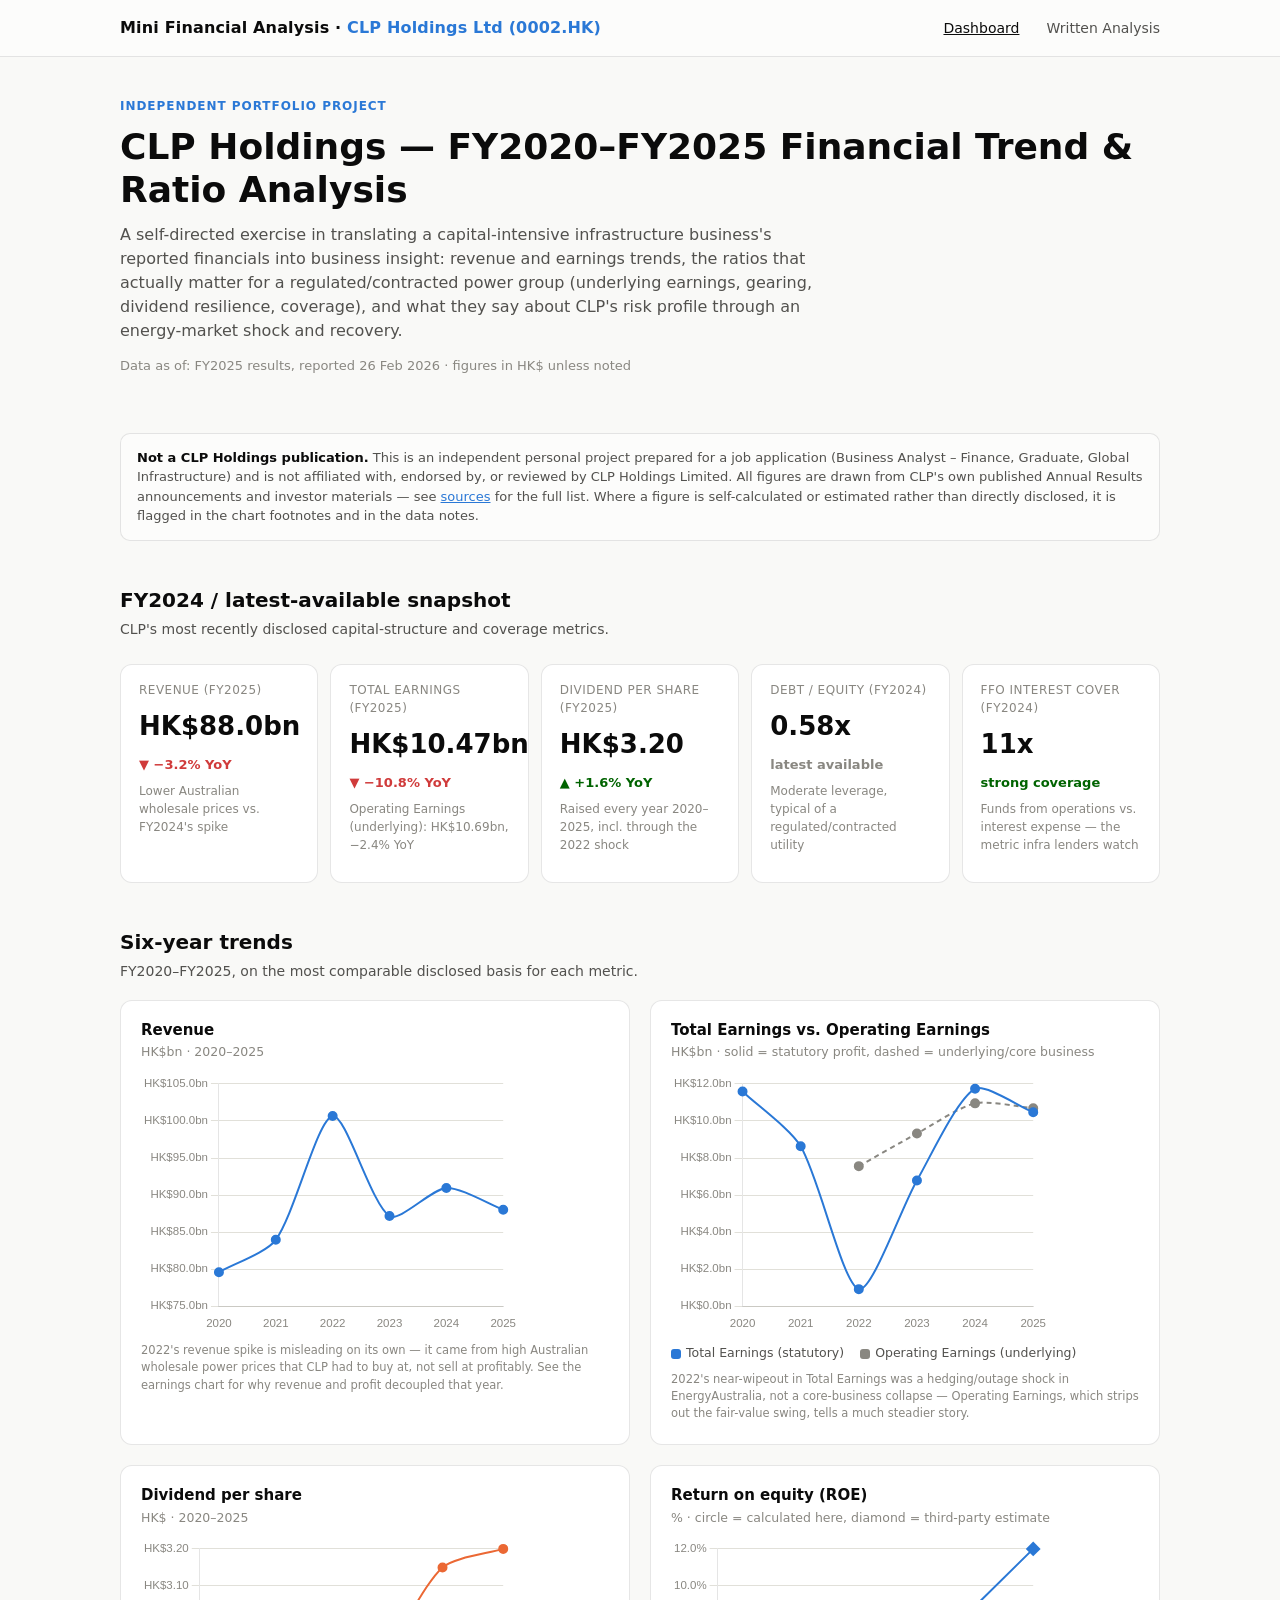
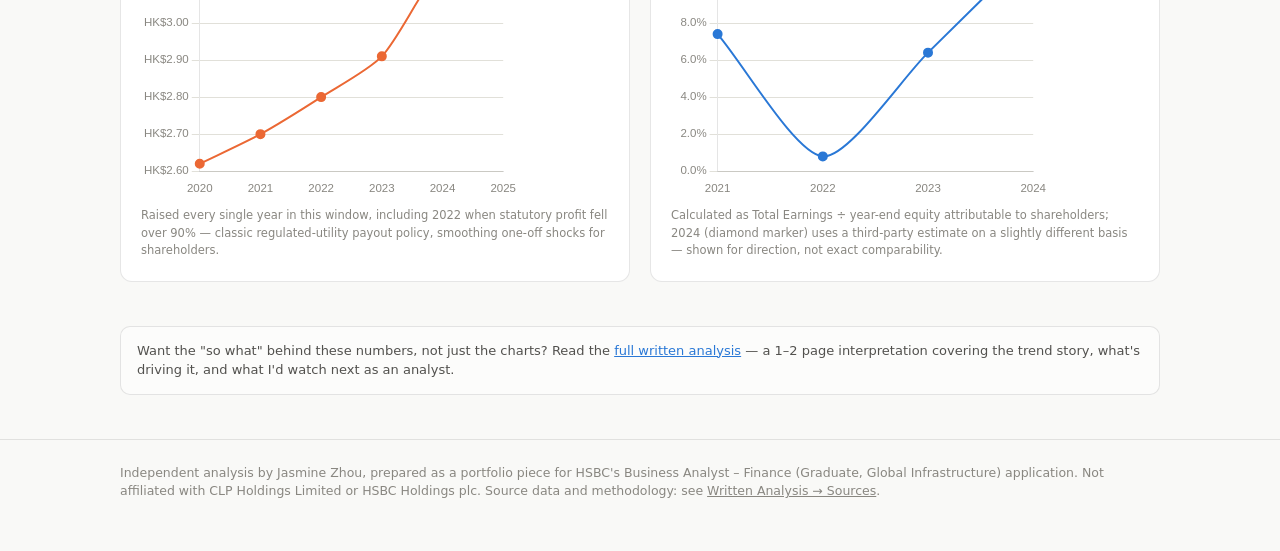
==== index.html @ e19e3365 "Add CLP Holdings mini financial analysis site Static dashboard + written analysis for a job-applicat" ====
<!DOCTYPE html>
<html lang="en">
<head>
  <meta charset="UTF-8" />
  <meta name="viewport" content="width=device-width, initial-scale=1.0" />
  <title>CLP Holdings — Mini Financial Analysis</title>
  <meta
    name="description"
    content="An independent, sourced mini financial analysis of CLP Holdings Limited (0002.HK), FY2020-FY2025: trend analysis, key infrastructure/utility ratios, and written business-insight interpretation."
  />
  <link rel="stylesheet" href="assets/css/style.css" />
</head>
<body>
  <header class="site-header">
    <div class="wrap">
      <div class="brand">Mini Financial Analysis · <span>CLP Holdings Ltd (0002.HK)</span></div>
      <nav class="site-nav">
        <a href="index.html" class="active">Dashboard</a>
        <a href="analysis.html">Written Analysis</a>
      </nav>
    </div>
  </header>

  <main class="wrap">
    <section class="hero">
      <p class="eyebrow">Independent portfolio project</p>
      <h1>CLP Holdings — FY2020&ndash;FY2025 Financial Trend &amp; Ratio Analysis</h1>
      <p class="lede">
        A self-directed exercise in translating a capital-intensive infrastructure
        business's reported financials into business insight: revenue and earnings
        trends, the ratios that actually matter for a regulated/contracted power
        group (underlying earnings, gearing, dividend resilience, coverage), and
        what they say about CLP's risk profile through an energy-market shock and
        recovery.
      </p>
      <p class="as-of">Data as of: FY2025 results, reported 26 Feb 2026 · figures in HK$ unless noted</p>
    </section>

    <div class="disclaimer">
      <strong>Not a CLP Holdings publication.</strong> This is an independent personal
      project prepared for a job application (Business Analyst – Finance, Graduate,
      Global Infrastructure) and is not affiliated with, endorsed by, or reviewed by
      CLP Holdings Limited. All figures are drawn from CLP's own published Annual
      Results announcements and investor materials — see
      <a href="analysis.html#sources">sources</a> for the full list. Where a figure is
      self-calculated or estimated rather than directly disclosed, it is flagged in
      the chart footnotes and in the data notes.
    </div>

    <section class="block">
      <h2>FY2024 / latest-available snapshot</h2>
      <p class="sub">CLP's most recently disclosed capital-structure and coverage metrics.</p>
      <div class="kpi-row">
        <div class="kpi-tile">
          <p class="kpi-label">Revenue (FY2025)</p>
          <p class="kpi-value">HK$88.0bn</p>
          <span class="kpi-delta critical">▼ &minus;3.2% YoY</span>
          <p class="kpi-note">Lower Australian wholesale prices vs. FY2024's spike</p>
        </div>
        <div class="kpi-tile">
          <p class="kpi-label">Total Earnings (FY2025)</p>
          <p class="kpi-value">HK$10.47bn</p>
          <span class="kpi-delta critical">▼ &minus;10.8% YoY</span>
          <p class="kpi-note">Operating Earnings (underlying): HK$10.69bn, &minus;2.4% YoY</p>
        </div>
        <div class="kpi-tile">
          <p class="kpi-label">Dividend per share (FY2025)</p>
          <p class="kpi-value">HK$3.20</p>
          <span class="kpi-delta good">▲ +1.6% YoY</span>
          <p class="kpi-note">Raised every year 2020&ndash;2025, incl. through the 2022 shock</p>
        </div>
        <div class="kpi-tile">
          <p class="kpi-label">Debt / equity (FY2024)</p>
          <p class="kpi-value">0.58x</p>
          <span class="kpi-delta neutral">latest available</span>
          <p class="kpi-note">Moderate leverage, typical of a regulated/contracted utility</p>
        </div>
        <div class="kpi-tile">
          <p class="kpi-label">FFO interest cover (FY2024)</p>
          <p class="kpi-value">11x</p>
          <span class="kpi-delta good">strong coverage</span>
          <p class="kpi-note">Funds from operations vs. interest expense — the metric infra lenders watch</p>
        </div>
      </div>
    </section>

    <section class="block">
      <h2>Six-year trends</h2>
      <p class="sub">FY2020&ndash;FY2025, on the most comparable disclosed basis for each metric.</p>
      <div class="chart-grid">
        <div class="chart-card">
          <h3>Revenue</h3>
          <p class="chart-sub">HK$bn · 2020&ndash;2025</p>
          <canvas id="chart-revenue" height="260"></canvas>
          <p class="chart-footnote">
            2022's revenue spike is misleading on its own — it came from high Australian
            wholesale power prices that CLP had to buy at, not sell at profitably. See
            the earnings chart for why revenue and profit decoupled that year.
          </p>
        </div>

        <div class="chart-card">
          <h3>Total Earnings vs. Operating Earnings</h3>
          <p class="chart-sub">HK$bn · solid = statutory profit, dashed = underlying/core business</p>
          <canvas id="chart-earnings" height="260"></canvas>
          <div class="legend-row">
            <span><span class="dot" style="background:var(--series-1)"></span>Total Earnings (statutory)</span>
            <span><span class="dot" style="background:var(--text-muted)"></span>Operating Earnings (underlying)</span>
          </div>
          <p class="chart-footnote">
            2022's near-wipeout in Total Earnings was a hedging/outage shock in
            EnergyAustralia, not a core-business collapse — Operating Earnings, which
            strips out the fair-value swing, tells a much steadier story.
          </p>
        </div>

        <div class="chart-card">
          <h3>Dividend per share</h3>
          <p class="chart-sub">HK$ · 2020&ndash;2025</p>
          <canvas id="chart-dps"></canvas>
          <p class="chart-footnote">
            Raised every single year in this window, including 2022 when statutory
            profit fell over 90% — classic regulated-utility payout policy, smoothing
            one-off shocks for shareholders.
          </p>
        </div>

        <div class="chart-card">
          <h3>Return on equity (ROE)</h3>
          <p class="chart-sub">% · circle = calculated here, diamond = third-party estimate</p>
          <canvas id="chart-roe"></canvas>
          <p class="chart-footnote">
            Calculated as Total Earnings ÷ year-end equity attributable to
            shareholders; 2024 (diamond marker) uses a third-party estimate on a
            slightly different basis — shown for direction, not exact comparability.
          </p>
        </div>
      </div>
    </section>

    <section class="block">
      <div class="disclaimer" style="margin-top:0;">
        Want the "so what" behind these numbers, not just the charts? Read the
        <a href="analysis.html">full written analysis</a> — a 1&ndash;2 page interpretation
        covering the trend story, what's driving it, and what I'd watch next as an analyst.
      </div>
    </section>
  </main>

  <footer class="site-footer">
    <div class="wrap">
      Independent analysis by Jasmine Zhou, prepared as a portfolio piece for HSBC's
      Business Analyst – Finance (Graduate, Global Infrastructure) application. Not
      affiliated with CLP Holdings Limited or HSBC Holdings plc. Source data and
      methodology: see <a href="analysis.html#sources">Written Analysis → Sources</a>.
    </div>
  </footer>

  <script src="assets/js/vendor/chart.umd.js"></script>
  <script src="assets/js/data.js"></script>
  <script src="assets/js/charts.js"></script>
</body>
</html>
---- assets/css/style.css ----
/* HSBC mini financial analysis — shared styles.
   Color tokens follow a validated categorical/status palette (see README). */

:root {
  color-scheme: light;
  --page-plane: #f9f9f7;
  --surface-1: #fcfcfb;
  --surface-2: #ffffff;
  --text-primary: #0b0b0b;
  --text-secondary: #52514e;
  --text-muted: #898781;
  --gridline: #e1e0d9;
  --baseline: #c3c2b7;
  --border: rgba(11, 11, 11, 0.1);

  --series-1: #2a78d6; /* blue */
  --series-2: #eb6834; /* orange */

  --good: #0ca30c;
  --good-text: #006300;
  --critical: #d03b3b;
  --neutral-chip: #eceae3;
}

@media (prefers-color-scheme: dark) {
  :root:where(:not([data-theme="light"])) {
    color-scheme: dark;
    --page-plane: #0d0d0d;
    --surface-1: #1a1a19;
    --surface-2: #201f1e;
    --text-primary: #ffffff;
    --text-secondary: #c3c2b7;
    --text-muted: #898781;
    --gridline: #2c2c2a;
    --baseline: #383835;
    --border: rgba(255, 255, 255, 0.1);

    --series-1: #3987e5;
    --series-2: #d95926;

    --good: #0ca30c;
    --good-text: #0ca30c;
    --critical: #e66767;
    --neutral-chip: #262624;
  }
}

* {
  box-sizing: border-box;
}

html,
body {
  margin: 0;
  padding: 0;
}

body {
  background: var(--page-plane);
  color: var(--text-primary);
  font-family: system-ui, -apple-system, "Segoe UI", sans-serif;
  line-height: 1.5;
  -webkit-font-smoothing: antialiased;
}

a {
  color: var(--series-1);
}

.wrap {
  max-width: 1080px;
  margin: 0 auto;
  padding: 0 20px;
}

/* ---------- top nav ---------- */
.site-header {
  border-bottom: 1px solid var(--border);
  background: var(--surface-1);
}

.site-header .wrap {
  display: flex;
  align-items: center;
  justify-content: space-between;
  padding-top: 16px;
  padding-bottom: 16px;
  flex-wrap: wrap;
  gap: 10px;
}

.brand {
  font-weight: 700;
  font-size: 16px;
  letter-spacing: 0.01em;
}

.brand span {
  color: var(--series-1);
}

.site-nav a {
  color: var(--text-secondary);
  text-decoration: none;
  font-size: 14px;
  margin-left: 22px;
}

.site-nav a:hover,
.site-nav a.active {
  color: var(--text-primary);
  text-decoration: underline;
}

/* ---------- hero ---------- */
.hero {
  padding: 40px 0 24px;
}

.eyebrow {
  text-transform: uppercase;
  letter-spacing: 0.08em;
  font-size: 12px;
  font-weight: 700;
  color: var(--series-1);
  margin: 0 0 10px;
}

.hero h1 {
  font-size: clamp(26px, 4vw, 36px);
  line-height: 1.2;
  margin: 0 0 12px;
}

.hero p.lede {
  font-size: 16px;
  color: var(--text-secondary);
  max-width: 68ch;
  margin: 0 0 6px;
}

.hero .as-of {
  font-size: 13px;
  color: var(--text-muted);
}

/* ---------- disclaimer ---------- */
.disclaimer {
  background: var(--surface-1);
  border: 1px solid var(--border);
  border-radius: 10px;
  padding: 14px 16px;
  font-size: 13px;
  color: var(--text-secondary);
  margin: 20px 0 32px;
}

.disclaimer strong {
  color: var(--text-primary);
}

/* ---------- KPI row ---------- */
.kpi-row {
  display: grid;
  grid-template-columns: repeat(auto-fit, minmax(190px, 1fr));
  gap: 12px;
  margin: 24px 0 40px;
}

.kpi-tile {
  background: var(--surface-2);
  border: 1px solid var(--border);
  border-radius: 12px;
  padding: 16px 18px;
}

.kpi-label {
  font-size: 12px;
  color: var(--text-muted);
  text-transform: uppercase;
  letter-spacing: 0.04em;
  margin: 0 0 8px;
}

.kpi-value {
  font-size: 26px;
  font-weight: 700;
  margin: 0 0 6px;
  font-variant-numeric: proportional-nums;
}

.kpi-delta {
  font-size: 13px;
  font-weight: 600;
  display: inline-flex;
  align-items: center;
  gap: 4px;
}

.kpi-delta.good {
  color: var(--good-text);
}

.kpi-delta.critical {
  color: var(--critical);
}

.kpi-delta.neutral {
  color: var(--text-muted);
}

.kpi-note {
  font-size: 12px;
  color: var(--text-muted);
  margin-top: 6px;
}

/* ---------- section chrome ---------- */
section.block {
  margin: 44px 0;
}

section.block h2 {
  font-size: 20px;
  margin: 0 0 4px;
}

section.block .sub {
  color: var(--text-secondary);
  font-size: 14px;
  margin: 0 0 18px;
}

.chart-grid {
  display: grid;
  grid-template-columns: repeat(auto-fit, minmax(420px, 1fr));
  gap: 20px;
}

.chart-card {
  background: var(--surface-2);
  border: 1px solid var(--border);
  border-radius: 12px;
  padding: 18px 20px 10px;
}

.chart-card h3 {
  font-size: 15px;
  margin: 0 0 2px;
}

.chart-card .chart-sub {
  font-size: 12.5px;
  color: var(--text-muted);
  margin: 0 0 12px;
}

.chart-card canvas {
  max-height: 260px;
}

.legend-row {
  display: flex;
  gap: 16px;
  flex-wrap: wrap;
  font-size: 12.5px;
  color: var(--text-secondary);
  margin-top: 10px;
}

.legend-row .dot {
  display: inline-block;
  width: 10px;
  height: 10px;
  border-radius: 3px;
  margin-right: 5px;
  vertical-align: middle;
}

.chart-footnote {
  font-size: 11.5px;
  color: var(--text-muted);
  margin-top: 8px;
}

/* ---------- article (analysis.html) ---------- */
.article {
  background: var(--surface-2);
  border: 1px solid var(--border);
  border-radius: 14px;
  padding: 36px clamp(20px, 5vw, 56px) 44px;
  margin: 24px 0 40px;
}

.article h2 {
  font-size: 20px;
  margin: 34px 0 10px;
}

.article h2:first-child {
  margin-top: 0;
}

.article p {
  font-size: 15.5px;
  color: var(--text-primary);
  max-width: 74ch;
}

.article ul {
  max-width: 74ch;
  font-size: 15.5px;
}

.article .callout {
  border-left: 3px solid var(--series-1);
  background: var(--surface-1);
  padding: 12px 16px;
  border-radius: 0 8px 8px 0;
  font-size: 14.5px;
  color: var(--text-secondary);
  margin: 16px 0;
  max-width: 70ch;
}

/* ---------- table ---------- */
table.data-table {
  width: 100%;
  border-collapse: collapse;
  font-size: 13.5px;
  margin: 16px 0;
}

table.data-table th,
table.data-table td {
  text-align: right;
  padding: 8px 10px;
  border-bottom: 1px solid var(--gridline);
  font-variant-numeric: tabular-nums;
}

table.data-table th:first-child,
table.data-table td:first-child {
  text-align: left;
  font-variant-numeric: normal;
}

table.data-table th {
  color: var(--text-muted);
  font-weight: 600;
  font-size: 12px;
  text-transform: uppercase;
  letter-spacing: 0.03em;
}

/* ---------- footer ---------- */
.site-footer {
  border-top: 1px solid var(--border);
  margin-top: 40px;
  padding: 24px 0 50px;
  font-size: 12.5px;
  color: var(--text-muted);
}

.site-footer a {
  color: var(--text-muted);
}

.sources-list {
  margin: 6px 0 0;
  padding-left: 18px;
}

.sources-list li {
  margin-bottom: 3px;
}

@media (max-width: 560px) {
  .site-nav a {
    margin-left: 14px;
  }
}
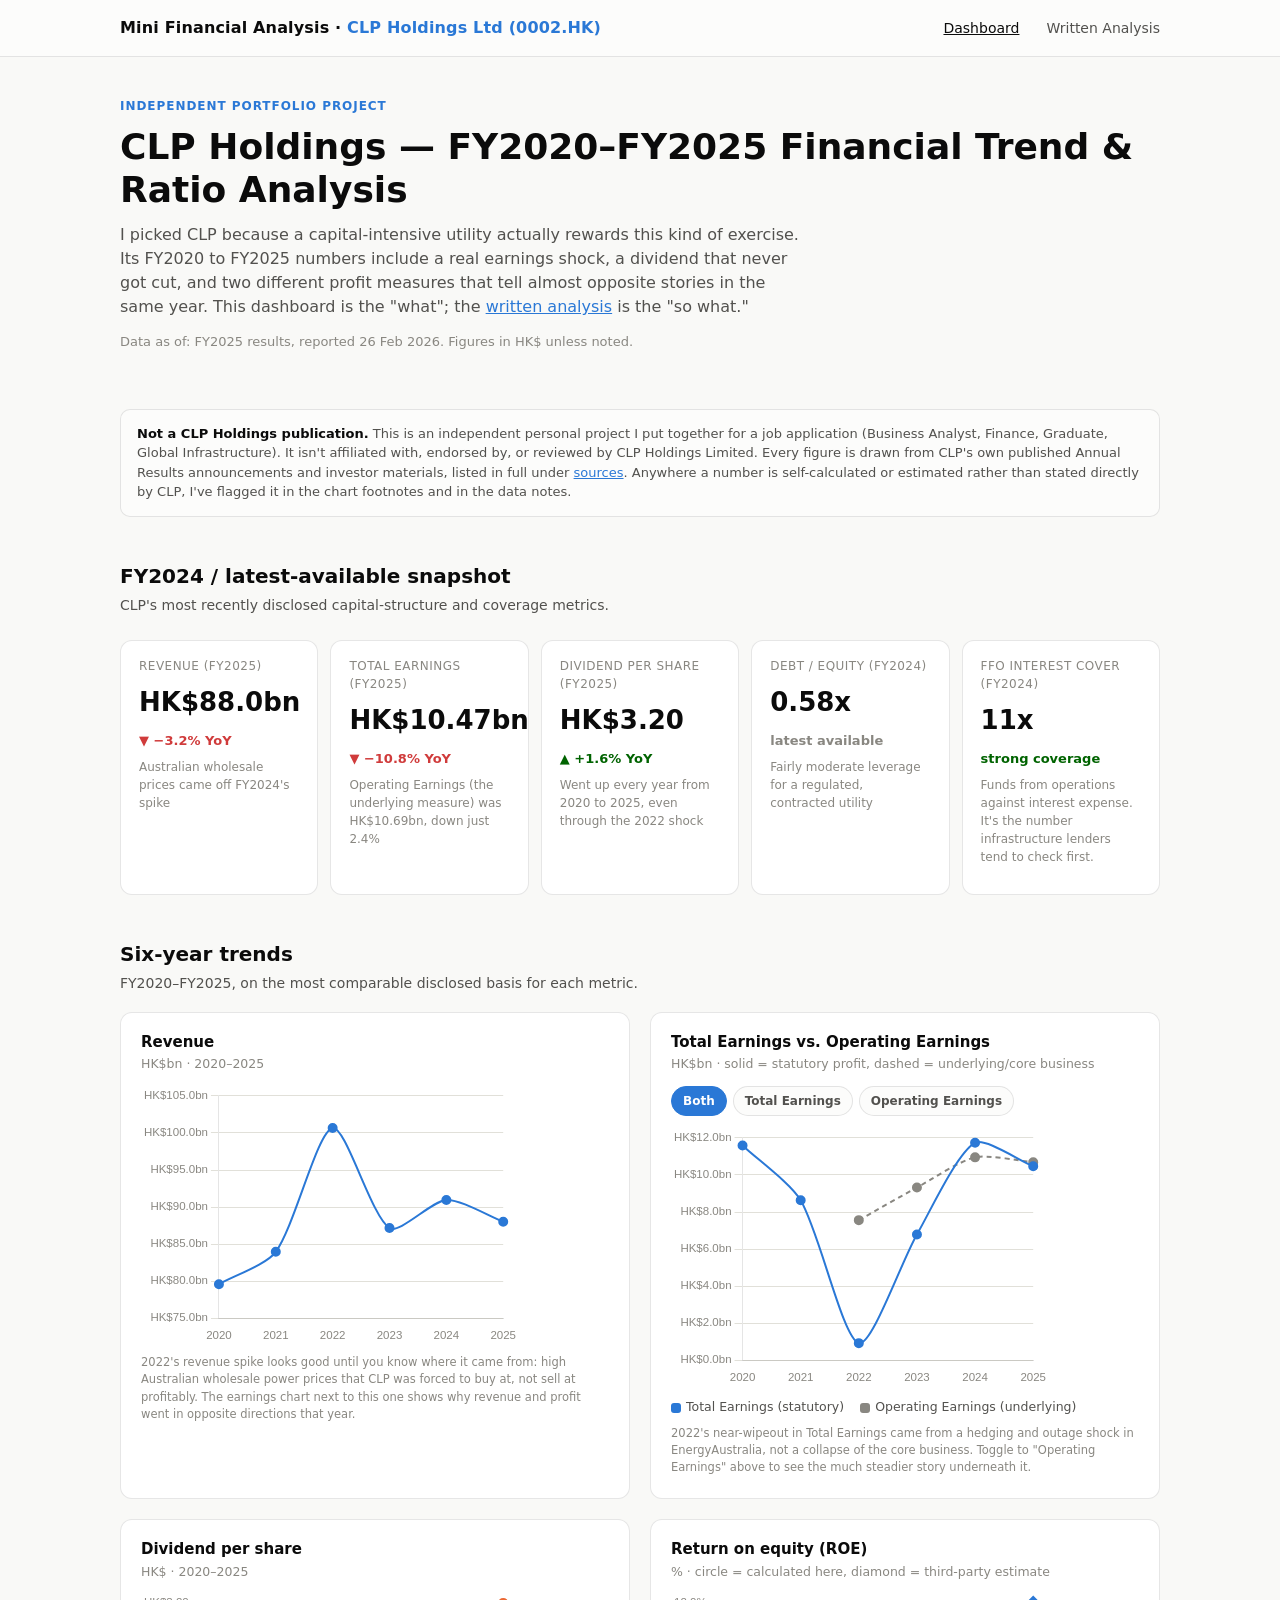
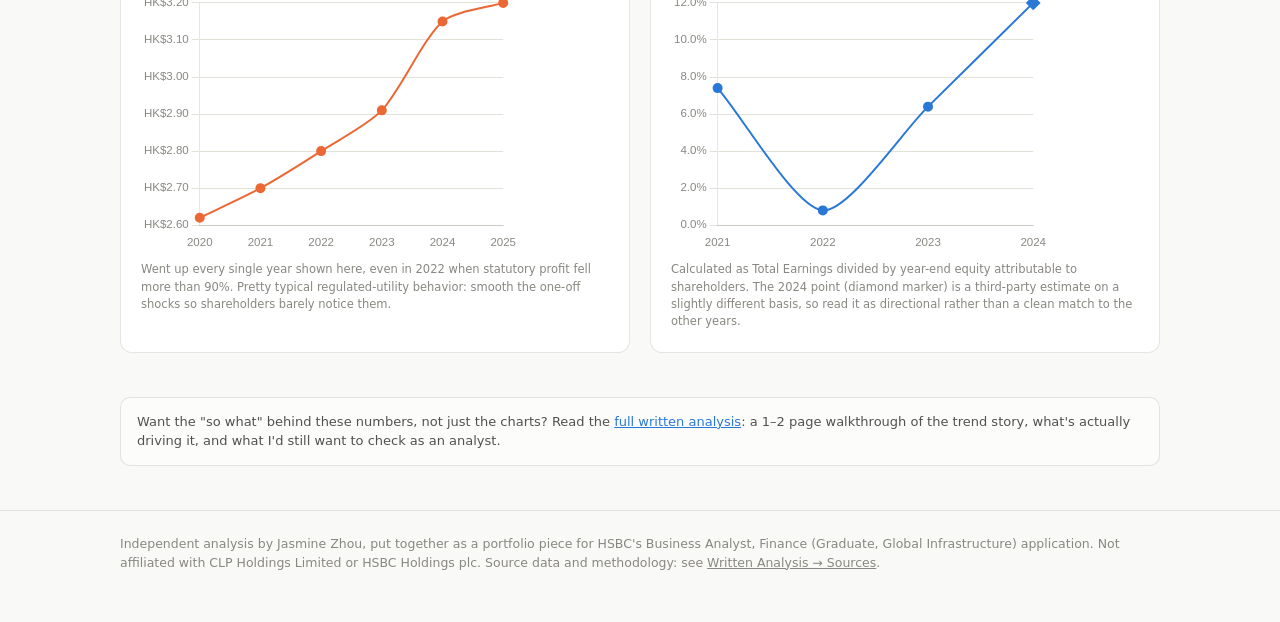
==== commit 6b9344a4: "Rewrite copy in a more natural voice, add real interactivity Rewrote the written analysis and dashbo" ====
--- a/index.html
+++ b/index.html
@@ -26,25 +26,24 @@
       <p class="eyebrow">Independent portfolio project</p>
       <h1>CLP Holdings — FY2020&ndash;FY2025 Financial Trend &amp; Ratio Analysis</h1>
       <p class="lede">
-        A self-directed exercise in translating a capital-intensive infrastructure
-        business's reported financials into business insight: revenue and earnings
-        trends, the ratios that actually matter for a regulated/contracted power
-        group (underlying earnings, gearing, dividend resilience, coverage), and
-        what they say about CLP's risk profile through an energy-market shock and
-        recovery.
+        I picked CLP because a capital-intensive utility actually rewards this kind
+        of exercise. Its FY2020 to FY2025 numbers include a real earnings shock, a
+        dividend that never got cut, and two different profit measures that tell
+        almost opposite stories in the same year. This dashboard is the "what";
+        the <a href="analysis.html">written analysis</a> is the "so what."
       </p>
-      <p class="as-of">Data as of: FY2025 results, reported 26 Feb 2026 · figures in HK$ unless noted</p>
+      <p class="as-of">Data as of: FY2025 results, reported 26 Feb 2026. Figures in HK$ unless noted.</p>
     </section>
 
     <div class="disclaimer">
       <strong>Not a CLP Holdings publication.</strong> This is an independent personal
-      project prepared for a job application (Business Analyst – Finance, Graduate,
-      Global Infrastructure) and is not affiliated with, endorsed by, or reviewed by
-      CLP Holdings Limited. All figures are drawn from CLP's own published Annual
-      Results announcements and investor materials — see
-      <a href="analysis.html#sources">sources</a> for the full list. Where a figure is
-      self-calculated or estimated rather than directly disclosed, it is flagged in
-      the chart footnotes and in the data notes.
+      project I put together for a job application (Business Analyst, Finance,
+      Graduate, Global Infrastructure). It isn't affiliated with, endorsed by, or
+      reviewed by CLP Holdings Limited. Every figure is drawn from CLP's own
+      published Annual Results announcements and investor materials, listed in
+      full under <a href="analysis.html#sources">sources</a>. Anywhere a number is
+      self-calculated or estimated rather than stated directly by CLP, I've
+      flagged it in the chart footnotes and in the data notes.
     </div>
 
     <section class="block">
@@ -53,33 +52,33 @@
       <div class="kpi-row">
         <div class="kpi-tile">
           <p class="kpi-label">Revenue (FY2025)</p>
-          <p class="kpi-value">HK$88.0bn</p>
+          <p class="kpi-value" data-count-target="88.0" data-count-decimals="1" data-count-prefix="HK$" data-count-suffix="bn">HK$0.0bn</p>
           <span class="kpi-delta critical">▼ &minus;3.2% YoY</span>
-          <p class="kpi-note">Lower Australian wholesale prices vs. FY2024's spike</p>
+          <p class="kpi-note">Australian wholesale prices came off FY2024's spike</p>
         </div>
         <div class="kpi-tile">
           <p class="kpi-label">Total Earnings (FY2025)</p>
-          <p class="kpi-value">HK$10.47bn</p>
+          <p class="kpi-value" data-count-target="10.47" data-count-decimals="2" data-count-prefix="HK$" data-count-suffix="bn">HK$0.00bn</p>
           <span class="kpi-delta critical">▼ &minus;10.8% YoY</span>
-          <p class="kpi-note">Operating Earnings (underlying): HK$10.69bn, &minus;2.4% YoY</p>
+          <p class="kpi-note">Operating Earnings (the underlying measure) was HK$10.69bn, down just 2.4%</p>
         </div>
         <div class="kpi-tile">
           <p class="kpi-label">Dividend per share (FY2025)</p>
-          <p class="kpi-value">HK$3.20</p>
+          <p class="kpi-value" data-count-target="3.20" data-count-decimals="2" data-count-prefix="HK$">HK$0.00</p>
           <span class="kpi-delta good">▲ +1.6% YoY</span>
-          <p class="kpi-note">Raised every year 2020&ndash;2025, incl. through the 2022 shock</p>
+          <p class="kpi-note">Went up every year from 2020 to 2025, even through the 2022 shock</p>
         </div>
         <div class="kpi-tile">
           <p class="kpi-label">Debt / equity (FY2024)</p>
-          <p class="kpi-value">0.58x</p>
+          <p class="kpi-value" data-count-target="0.58" data-count-decimals="2" data-count-suffix="x">0.00x</p>
           <span class="kpi-delta neutral">latest available</span>
-          <p class="kpi-note">Moderate leverage, typical of a regulated/contracted utility</p>
+          <p class="kpi-note">Fairly moderate leverage for a regulated, contracted utility</p>
         </div>
         <div class="kpi-tile">
           <p class="kpi-label">FFO interest cover (FY2024)</p>
-          <p class="kpi-value">11x</p>
+          <p class="kpi-value" data-count-target="11" data-count-decimals="0" data-count-suffix="x">0x</p>
           <span class="kpi-delta good">strong coverage</span>
-          <p class="kpi-note">Funds from operations vs. interest expense — the metric infra lenders watch</p>
+          <p class="kpi-note">Funds from operations against interest expense. It's the number infrastructure lenders tend to check first.</p>
         </div>
       </div>
     </section>
@@ -93,24 +92,30 @@
           <p class="chart-sub">HK$bn · 2020&ndash;2025</p>
           <canvas id="chart-revenue" height="260"></canvas>
           <p class="chart-footnote">
-            2022's revenue spike is misleading on its own — it came from high Australian
-            wholesale power prices that CLP had to buy at, not sell at profitably. See
-            the earnings chart for why revenue and profit decoupled that year.
+            2022's revenue spike looks good until you know where it came from: high
+            Australian wholesale power prices that CLP was forced to buy at, not sell
+            at profitably. The earnings chart next to this one shows why revenue and
+            profit went in opposite directions that year.
           </p>
         </div>
 
         <div class="chart-card">
           <h3>Total Earnings vs. Operating Earnings</h3>
           <p class="chart-sub">HK$bn · solid = statutory profit, dashed = underlying/core business</p>
+          <div class="chart-toggle" id="chart-earnings-toggle">
+            <button type="button" class="active" data-view="both">Both</button>
+            <button type="button" data-view="total">Total Earnings</button>
+            <button type="button" data-view="underlying">Operating Earnings</button>
+          </div>
           <canvas id="chart-earnings" height="260"></canvas>
           <div class="legend-row">
             <span><span class="dot" style="background:var(--series-1)"></span>Total Earnings (statutory)</span>
             <span><span class="dot" style="background:var(--text-muted)"></span>Operating Earnings (underlying)</span>
           </div>
           <p class="chart-footnote">
-            2022's near-wipeout in Total Earnings was a hedging/outage shock in
-            EnergyAustralia, not a core-business collapse — Operating Earnings, which
-            strips out the fair-value swing, tells a much steadier story.
+            2022's near-wipeout in Total Earnings came from a hedging and outage shock
+            in EnergyAustralia, not a collapse of the core business. Toggle to
+            "Operating Earnings" above to see the much steadier story underneath it.
           </p>
         </div>
 
@@ -119,9 +124,9 @@
           <p class="chart-sub">HK$ · 2020&ndash;2025</p>
           <canvas id="chart-dps"></canvas>
           <p class="chart-footnote">
-            Raised every single year in this window, including 2022 when statutory
-            profit fell over 90% — classic regulated-utility payout policy, smoothing
-            one-off shocks for shareholders.
+            Went up every single year shown here, even in 2022 when statutory profit
+            fell more than 90%. Pretty typical regulated-utility behavior: smooth the
+            one-off shocks so shareholders barely notice them.
           </p>
         </div>
 
@@ -130,9 +135,10 @@
           <p class="chart-sub">% · circle = calculated here, diamond = third-party estimate</p>
           <canvas id="chart-roe"></canvas>
           <p class="chart-footnote">
-            Calculated as Total Earnings ÷ year-end equity attributable to
-            shareholders; 2024 (diamond marker) uses a third-party estimate on a
-            slightly different basis — shown for direction, not exact comparability.
+            Calculated as Total Earnings divided by year-end equity attributable to
+            shareholders. The 2024 point (diamond marker) is a third-party estimate on
+            a slightly different basis, so read it as directional rather than a clean
+            match to the other years.
           </p>
         </div>
       </div>
@@ -141,17 +147,18 @@
     <section class="block">
       <div class="disclaimer" style="margin-top:0;">
         Want the "so what" behind these numbers, not just the charts? Read the
-        <a href="analysis.html">full written analysis</a> — a 1&ndash;2 page interpretation
-        covering the trend story, what's driving it, and what I'd watch next as an analyst.
+        <a href="analysis.html">full written analysis</a>: a 1&ndash;2 page walkthrough of
+        the trend story, what's actually driving it, and what I'd still want to check
+        as an analyst.
       </div>
     </section>
   </main>
 
   <footer class="site-footer">
     <div class="wrap">
-      Independent analysis by Jasmine Zhou, prepared as a portfolio piece for HSBC's
-      Business Analyst – Finance (Graduate, Global Infrastructure) application. Not
-      affiliated with CLP Holdings Limited or HSBC Holdings plc. Source data and
+      Independent analysis by Jasmine Zhou, put together as a portfolio piece for
+      HSBC's Business Analyst, Finance (Graduate, Global Infrastructure) application.
+      Not affiliated with CLP Holdings Limited or HSBC Holdings plc. Source data and
       methodology: see <a href="analysis.html#sources">Written Analysis → Sources</a>.
     </div>
   </footer>
@@ -159,5 +166,6 @@
   <script src="assets/js/vendor/chart.umd.js"></script>
   <script src="assets/js/data.js"></script>
   <script src="assets/js/charts.js"></script>
+  <script src="assets/js/interactions.js"></script>
 </body>
 </html>
--- a/assets/css/style.css
+++ b/assets/css/style.css
@@ -172,6 +172,17 @@
   border: 1px solid var(--border);
   border-radius: 12px;
   padding: 16px 18px;
+  transition: transform 0.2s ease, box-shadow 0.2s ease, border-color 0.2s ease;
+}
+
+.kpi-tile:hover {
+  transform: translateY(-3px);
+  border-color: var(--series-1);
+  box-shadow: 0 10px 24px rgba(0, 0, 0, 0.12);
+}
+
+.kpi-value {
+  font-variant-numeric: tabular-nums;
 }
 
 .kpi-label {
@@ -242,6 +253,64 @@
   border: 1px solid var(--border);
   border-radius: 12px;
   padding: 18px 20px 10px;
+  transition: transform 0.2s ease, box-shadow 0.2s ease, border-color 0.2s ease;
+}
+
+.chart-card:hover {
+  transform: translateY(-3px);
+  border-color: var(--series-1);
+  box-shadow: 0 10px 24px rgba(0, 0, 0, 0.12);
+}
+
+.chart-toggle {
+  display: flex;
+  gap: 6px;
+  margin-bottom: 12px;
+  flex-wrap: wrap;
+}
+
+.chart-toggle button {
+  font: inherit;
+  font-size: 12px;
+  font-weight: 600;
+  padding: 5px 11px;
+  border-radius: 999px;
+  border: 1px solid var(--border);
+  background: var(--surface-1);
+  color: var(--text-secondary);
+  cursor: pointer;
+  transition: background 0.15s ease, color 0.15s ease, border-color 0.15s ease;
+}
+
+.chart-toggle button:hover {
+  border-color: var(--series-1);
+  color: var(--text-primary);
+}
+
+.chart-toggle button.active {
+  background: var(--series-1);
+  border-color: var(--series-1);
+  color: #ffffff;
+}
+
+/* ---------- scroll-reveal ---------- */
+.reveal {
+  opacity: 0;
+  transform: translateY(16px);
+  transition: opacity 0.55s ease, transform 0.55s ease;
+}
+
+.reveal.is-visible {
+  opacity: 1;
+  transform: translateY(0);
+}
+
+@media (prefers-reduced-motion: reduce) {
+  .reveal {
+    transition: none;
+    opacity: 1;
+    transform: none;
+  }
 }
 
 .chart-card h3 {
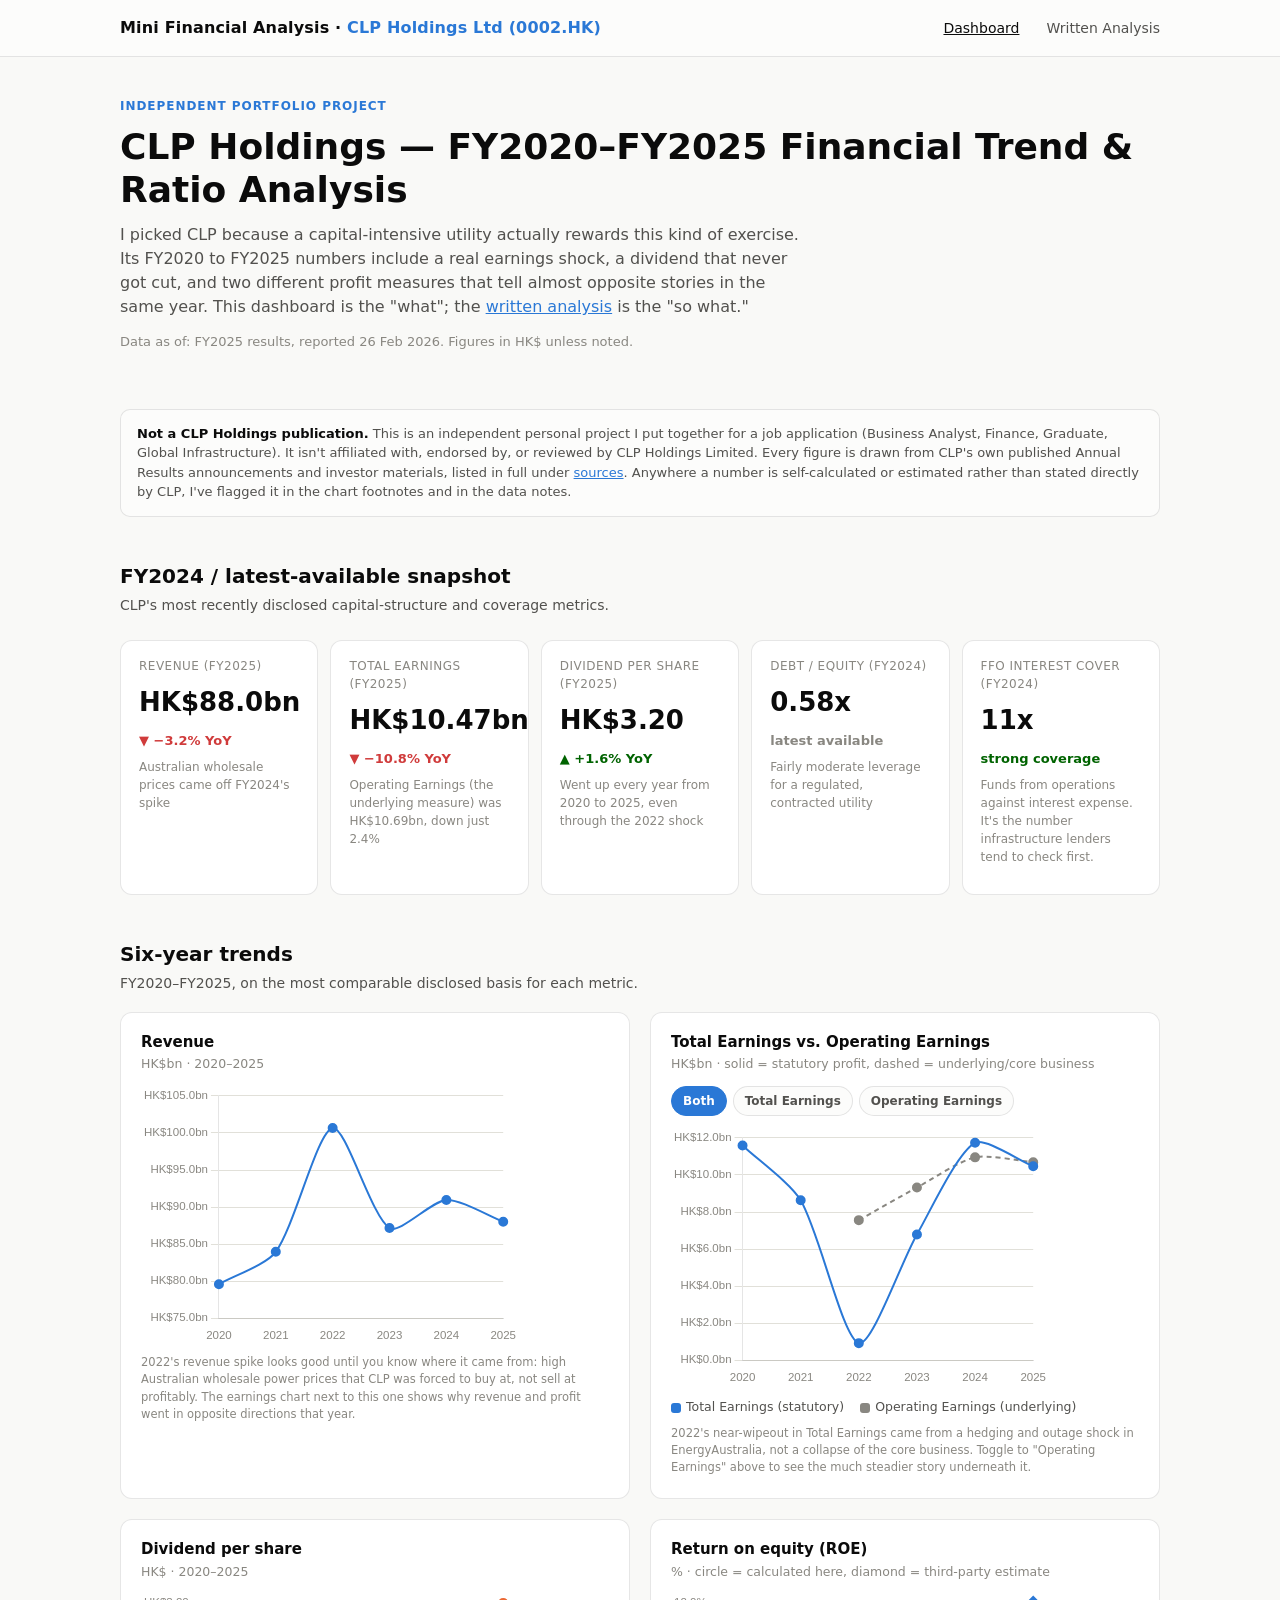
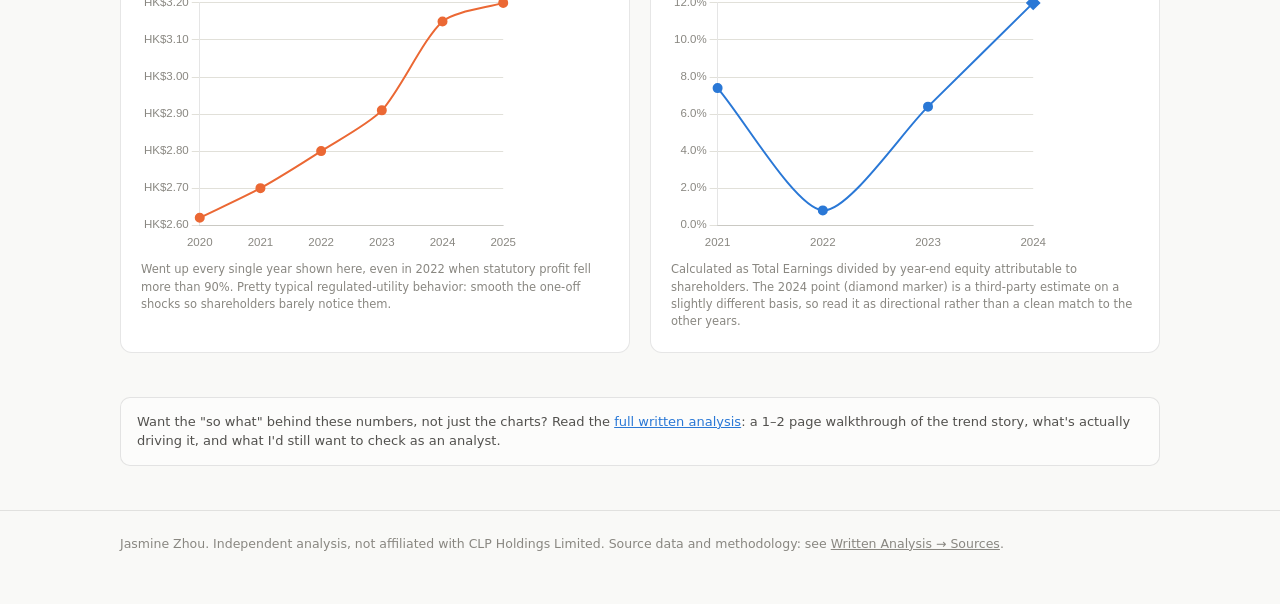
==== commit e23abaf9: "Simplify footer to author credit only Removes the job-application context from the page footers, kee" ====
--- a/index.html
+++ b/index.html
@@ -156,10 +156,8 @@
 
   <footer class="site-footer">
     <div class="wrap">
-      Independent analysis by Jasmine Zhou, put together as a portfolio piece for
-      HSBC's Business Analyst, Finance (Graduate, Global Infrastructure) application.
-      Not affiliated with CLP Holdings Limited or HSBC Holdings plc. Source data and
-      methodology: see <a href="analysis.html#sources">Written Analysis → Sources</a>.
+      Jasmine Zhou. Independent analysis, not affiliated with CLP Holdings Limited.
+      Source data and methodology: see <a href="analysis.html#sources">Written Analysis → Sources</a>.
     </div>
   </footer>
 
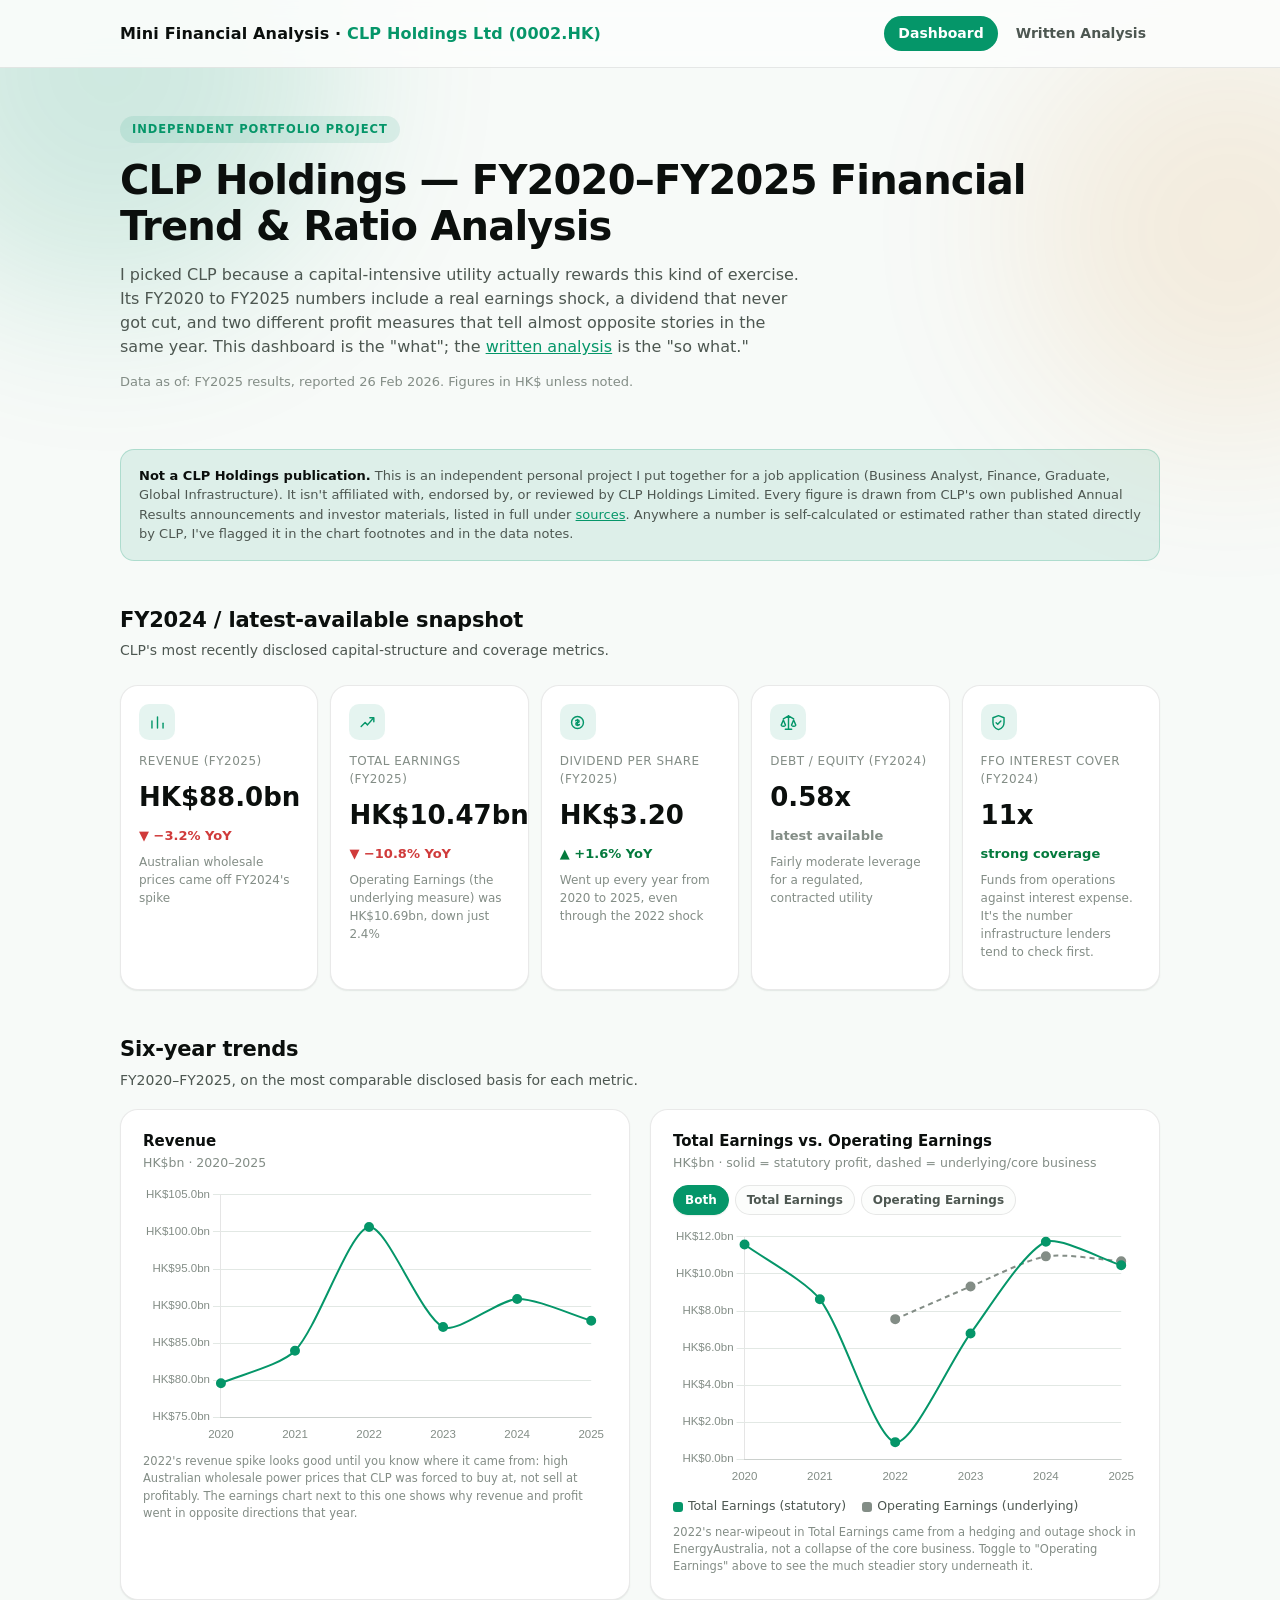
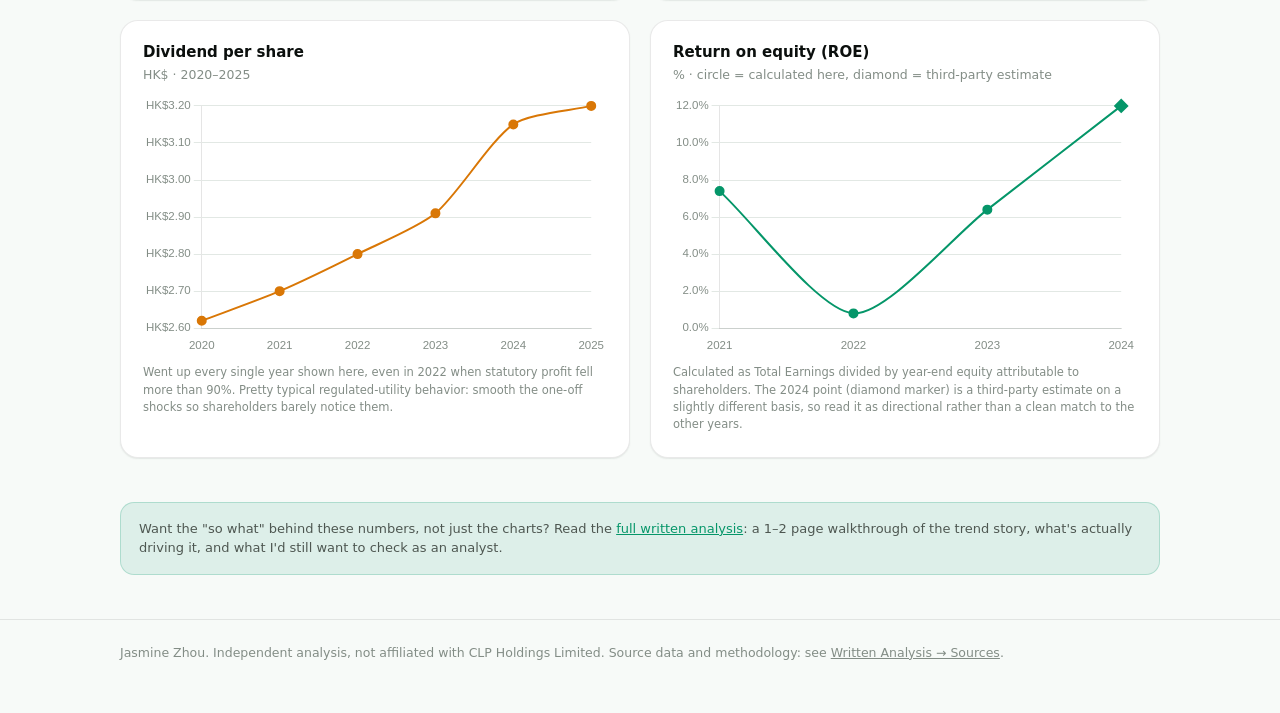
==== commit ac84bc27: "Redesign visual style: green brand palette, modern SaaS-dashboard look Swaps the primary accent from" ====
--- a/index.html
+++ b/index.html
@@ -51,30 +51,35 @@
       <p class="sub">CLP's most recently disclosed capital-structure and coverage metrics.</p>
       <div class="kpi-row">
         <div class="kpi-tile">
+          <div class="kpi-icon"><svg viewBox="0 0 24 24" fill="none" stroke="currentColor" stroke-width="1.8" stroke-linecap="round" stroke-linejoin="round"><path d="M5 19V10"/><path d="M12 19V5"/><path d="M19 19V13"/></svg></div>
           <p class="kpi-label">Revenue (FY2025)</p>
           <p class="kpi-value" data-count-target="88.0" data-count-decimals="1" data-count-prefix="HK$" data-count-suffix="bn">HK$0.0bn</p>
           <span class="kpi-delta critical">▼ &minus;3.2% YoY</span>
           <p class="kpi-note">Australian wholesale prices came off FY2024's spike</p>
         </div>
         <div class="kpi-tile">
+          <div class="kpi-icon"><svg viewBox="0 0 24 24" fill="none" stroke="currentColor" stroke-width="1.8" stroke-linecap="round" stroke-linejoin="round"><path d="M4 17l5-5 3 3 7-8"/><path d="M15 6h5v5"/></svg></div>
           <p class="kpi-label">Total Earnings (FY2025)</p>
           <p class="kpi-value" data-count-target="10.47" data-count-decimals="2" data-count-prefix="HK$" data-count-suffix="bn">HK$0.00bn</p>
           <span class="kpi-delta critical">▼ &minus;10.8% YoY</span>
           <p class="kpi-note">Operating Earnings (the underlying measure) was HK$10.69bn, down just 2.4%</p>
         </div>
         <div class="kpi-tile">
+          <div class="kpi-icon"><svg viewBox="0 0 24 24" fill="none" stroke="currentColor" stroke-width="1.8" stroke-linecap="round" stroke-linejoin="round"><circle cx="12" cy="12" r="7.5"/><path d="M12 8.2v7.6M9.7 9.8c.3-.7 1-1.1 2-1.1h.7a1.7 1.7 0 0 1 0 3.4h-.8a1.7 1.7 0 0 0 0 3.4h.8c1 0 1.7-.4 2-1.1"/></svg></div>
           <p class="kpi-label">Dividend per share (FY2025)</p>
           <p class="kpi-value" data-count-target="3.20" data-count-decimals="2" data-count-prefix="HK$">HK$0.00</p>
           <span class="kpi-delta good">▲ +1.6% YoY</span>
           <p class="kpi-note">Went up every year from 2020 to 2025, even through the 2022 shock</p>
         </div>
         <div class="kpi-tile">
+          <div class="kpi-icon"><svg viewBox="0 0 24 24" fill="none" stroke="currentColor" stroke-width="1.8" stroke-linecap="round" stroke-linejoin="round"><path d="M12 3.5v17M12 3.5l6.5 3.8M12 3.5 5.5 7.3"/><path d="M2.8 15.3a3.2 3.2 0 0 0 5.4 0L5.5 8.8 2.8 15.3ZM15.8 15.3a3.2 3.2 0 0 0 5.4 0l-2.7-6.5-2.7 6.5Z"/><path d="M8 20.5h8"/></svg></div>
           <p class="kpi-label">Debt / equity (FY2024)</p>
           <p class="kpi-value" data-count-target="0.58" data-count-decimals="2" data-count-suffix="x">0.00x</p>
           <span class="kpi-delta neutral">latest available</span>
           <p class="kpi-note">Fairly moderate leverage for a regulated, contracted utility</p>
         </div>
         <div class="kpi-tile">
+          <div class="kpi-icon"><svg viewBox="0 0 24 24" fill="none" stroke="currentColor" stroke-width="1.8" stroke-linecap="round" stroke-linejoin="round"><path d="M12 3.3 5 6v6c0 4.6 3 7.6 7 9 4-1.4 7-4.4 7-9V6l-7-2.7Z"/><path d="M9 12.2l2 2 4-4.2"/></svg></div>
           <p class="kpi-label">FFO interest cover (FY2024)</p>
           <p class="kpi-value" data-count-target="11" data-count-decimals="0" data-count-suffix="x">0x</p>
           <span class="kpi-delta good">strong coverage</span>
--- a/assets/css/style.css
+++ b/assets/css/style.css
@@ -3,45 +3,57 @@
 
 :root {
   color-scheme: light;
-  --page-plane: #f9f9f7;
-  --surface-1: #fcfcfb;
+  --page-plane: #f7faf8;
+  --surface-1: #fcfdfc;
   --surface-2: #ffffff;
-  --text-primary: #0b0b0b;
-  --text-secondary: #52514e;
-  --text-muted: #898781;
-  --gridline: #e1e0d9;
-  --baseline: #c3c2b7;
-  --border: rgba(11, 11, 11, 0.1);
-
-  --series-1: #2a78d6; /* blue */
-  --series-2: #eb6834; /* orange */
+  --text-primary: #0b0f0d;
+  --text-secondary: #4d5751;
+  --text-muted: #838d86;
+  --gridline: #e2e8e4;
+  --baseline: #c0c9c3;
+  --border: rgba(11, 20, 15, 0.09);
+
+  --series-1: #059669; /* emerald, brand primary */
+  --series-2: #d97706; /* amber, secondary accent */
+  --brand-soft: rgba(5, 150, 105, 0.1);
 
   --good: #0ca30c;
-  --good-text: #006300;
+  --good-text: #047a3d;
   --critical: #d03b3b;
-  --neutral-chip: #eceae3;
+  --neutral-chip: #e9efeb;
+
+  --shadow-color: 152 40% 20%;
+  --shadow-sm: 0 1px 2px hsl(var(--shadow-color) / 0.06), 0 1px 1px hsl(var(--shadow-color) / 0.04);
+  --shadow-md: 0 12px 28px hsl(var(--shadow-color) / 0.1), 0 2px 8px hsl(var(--shadow-color) / 0.06);
+  --shadow-lg: 0 20px 40px hsl(var(--shadow-color) / 0.16), 0 4px 12px hsl(var(--shadow-color) / 0.08);
 }
 
 @media (prefers-color-scheme: dark) {
   :root:where(:not([data-theme="light"])) {
     color-scheme: dark;
-    --page-plane: #0d0d0d;
-    --surface-1: #1a1a19;
-    --surface-2: #201f1e;
-    --text-primary: #ffffff;
-    --text-secondary: #c3c2b7;
-    --text-muted: #898781;
-    --gridline: #2c2c2a;
-    --baseline: #383835;
+    --page-plane: #0a0f0c;
+    --surface-1: #141a16;
+    --surface-2: #182019;
+    --text-primary: #f3f7f4;
+    --text-secondary: #b9c4bd;
+    --text-muted: #7c8880;
+    --gridline: #263029;
+    --baseline: #3a453d;
     --border: rgba(255, 255, 255, 0.1);
 
-    --series-1: #3987e5;
-    --series-2: #d95926;
-
-    --good: #0ca30c;
-    --good-text: #0ca30c;
+    --series-1: #34d399;
+    --series-2: #f59e0b;
+    --brand-soft: rgba(52, 211, 153, 0.14);
+
+    --good: #22c55e;
+    --good-text: #4ade80;
     --critical: #e66767;
-    --neutral-chip: #262624;
+    --neutral-chip: #202823;
+
+    --shadow-color: 152 60% 2%;
+    --shadow-sm: 0 1px 2px hsl(var(--shadow-color) / 0.4);
+    --shadow-md: 0 12px 28px hsl(var(--shadow-color) / 0.55), 0 2px 8px hsl(var(--shadow-color) / 0.35);
+    --shadow-lg: 0 20px 44px hsl(var(--shadow-color) / 0.6), 0 4px 14px hsl(var(--shadow-color) / 0.4);
   }
 }
 
@@ -61,6 +73,36 @@
   font-family: system-ui, -apple-system, "Segoe UI", sans-serif;
   line-height: 1.5;
   -webkit-font-smoothing: antialiased;
+  position: relative;
+  overflow-x: hidden;
+}
+
+body::before,
+body::after {
+  content: "";
+  position: fixed;
+  border-radius: 50%;
+  filter: blur(90px);
+  pointer-events: none;
+  z-index: -1;
+}
+
+body::before {
+  top: -160px;
+  left: -120px;
+  width: 460px;
+  height: 460px;
+  background: var(--series-1);
+  opacity: 0.16;
+}
+
+body::after {
+  top: 20px;
+  right: -160px;
+  width: 420px;
+  height: 420px;
+  background: var(--series-2);
+  opacity: 0.1;
 }
 
 a {
@@ -76,7 +118,12 @@
 /* ---------- top nav ---------- */
 .site-header {
   border-bottom: 1px solid var(--border);
-  background: var(--surface-1);
+  background: color-mix(in srgb, var(--surface-1) 88%, transparent);
+  backdrop-filter: blur(10px);
+  -webkit-backdrop-filter: blur(10px);
+  position: sticky;
+  top: 0;
+  z-index: 10;
 }
 
 .site-header .wrap {
@@ -99,37 +146,55 @@
   color: var(--series-1);
 }
 
+.site-nav {
+  display: flex;
+  align-items: center;
+  gap: 4px;
+}
+
 .site-nav a {
   color: var(--text-secondary);
   text-decoration: none;
   font-size: 14px;
-  margin-left: 22px;
-}
-
-.site-nav a:hover,
+  font-weight: 600;
+  padding: 7px 14px;
+  border-radius: 999px;
+  transition: background 0.15s ease, color 0.15s ease;
+}
+
+.site-nav a:hover {
+  color: var(--text-primary);
+  background: var(--neutral-chip);
+}
+
 .site-nav a.active {
-  color: var(--text-primary);
-  text-decoration: underline;
+  color: #ffffff;
+  background: var(--series-1);
 }
 
 /* ---------- hero ---------- */
 .hero {
-  padding: 40px 0 24px;
+  padding: 48px 0 24px;
 }
 
 .eyebrow {
+  display: inline-block;
   text-transform: uppercase;
   letter-spacing: 0.08em;
-  font-size: 12px;
+  font-size: 11.5px;
   font-weight: 700;
   color: var(--series-1);
-  margin: 0 0 10px;
+  background: var(--brand-soft);
+  padding: 5px 12px;
+  border-radius: 999px;
+  margin: 0 0 14px;
 }
 
 .hero h1 {
-  font-size: clamp(26px, 4vw, 36px);
-  line-height: 1.2;
-  margin: 0 0 12px;
+  font-size: clamp(28px, 4.2vw, 40px);
+  line-height: 1.15;
+  letter-spacing: -0.02em;
+  margin: 0 0 14px;
 }
 
 .hero p.lede {
@@ -146,10 +211,10 @@
 
 /* ---------- disclaimer ---------- */
 .disclaimer {
-  background: var(--surface-1);
-  border: 1px solid var(--border);
-  border-radius: 10px;
-  padding: 14px 16px;
+  background: var(--brand-soft);
+  border: 1px solid color-mix(in srgb, var(--series-1) 22%, transparent);
+  border-radius: 14px;
+  padding: 16px 18px;
   font-size: 13px;
   color: var(--text-secondary);
   margin: 20px 0 32px;
@@ -170,15 +235,33 @@
 .kpi-tile {
   background: var(--surface-2);
   border: 1px solid var(--border);
-  border-radius: 12px;
-  padding: 16px 18px;
+  border-radius: 18px;
+  padding: 18px 18px 16px;
+  box-shadow: var(--shadow-sm);
   transition: transform 0.2s ease, box-shadow 0.2s ease, border-color 0.2s ease;
 }
 
 .kpi-tile:hover {
-  transform: translateY(-3px);
-  border-color: var(--series-1);
-  box-shadow: 0 10px 24px rgba(0, 0, 0, 0.12);
+  transform: translateY(-4px);
+  border-color: color-mix(in srgb, var(--series-1) 40%, var(--border));
+  box-shadow: var(--shadow-md);
+}
+
+.kpi-icon {
+  width: 36px;
+  height: 36px;
+  border-radius: 10px;
+  background: var(--brand-soft);
+  color: var(--series-1);
+  display: flex;
+  align-items: center;
+  justify-content: center;
+  margin-bottom: 12px;
+}
+
+.kpi-icon svg {
+  width: 19px;
+  height: 19px;
 }
 
 .kpi-value {
@@ -232,7 +315,8 @@
 }
 
 section.block h2 {
-  font-size: 20px;
+  font-size: 21px;
+  letter-spacing: -0.01em;
   margin: 0 0 4px;
 }
 
@@ -251,15 +335,16 @@
 .chart-card {
   background: var(--surface-2);
   border: 1px solid var(--border);
-  border-radius: 12px;
-  padding: 18px 20px 10px;
+  border-radius: 18px;
+  padding: 20px 22px 12px;
+  box-shadow: var(--shadow-sm);
   transition: transform 0.2s ease, box-shadow 0.2s ease, border-color 0.2s ease;
 }
 
 .chart-card:hover {
-  transform: translateY(-3px);
-  border-color: var(--series-1);
-  box-shadow: 0 10px 24px rgba(0, 0, 0, 0.12);
+  transform: translateY(-4px);
+  border-color: color-mix(in srgb, var(--series-1) 40%, var(--border));
+  box-shadow: var(--shadow-md);
 }
 
 .chart-toggle {
@@ -291,6 +376,7 @@
   background: var(--series-1);
   border-color: var(--series-1);
   color: #ffffff;
+  box-shadow: var(--shadow-sm);
 }
 
 /* ---------- scroll-reveal ---------- */
@@ -356,9 +442,10 @@
 .article {
   background: var(--surface-2);
   border: 1px solid var(--border);
-  border-radius: 14px;
+  border-radius: 20px;
   padding: 36px clamp(20px, 5vw, 56px) 44px;
   margin: 24px 0 40px;
+  box-shadow: var(--shadow-md);
 }
 
 .article h2 {
@@ -383,12 +470,12 @@
 
 .article .callout {
   border-left: 3px solid var(--series-1);
-  background: var(--surface-1);
-  padding: 12px 16px;
-  border-radius: 0 8px 8px 0;
+  background: var(--brand-soft);
+  padding: 14px 18px;
+  border-radius: 0 12px 12px 0;
   font-size: 14.5px;
   color: var(--text-secondary);
-  margin: 16px 0;
+  margin: 18px 0;
   max-width: 70ch;
 }
 
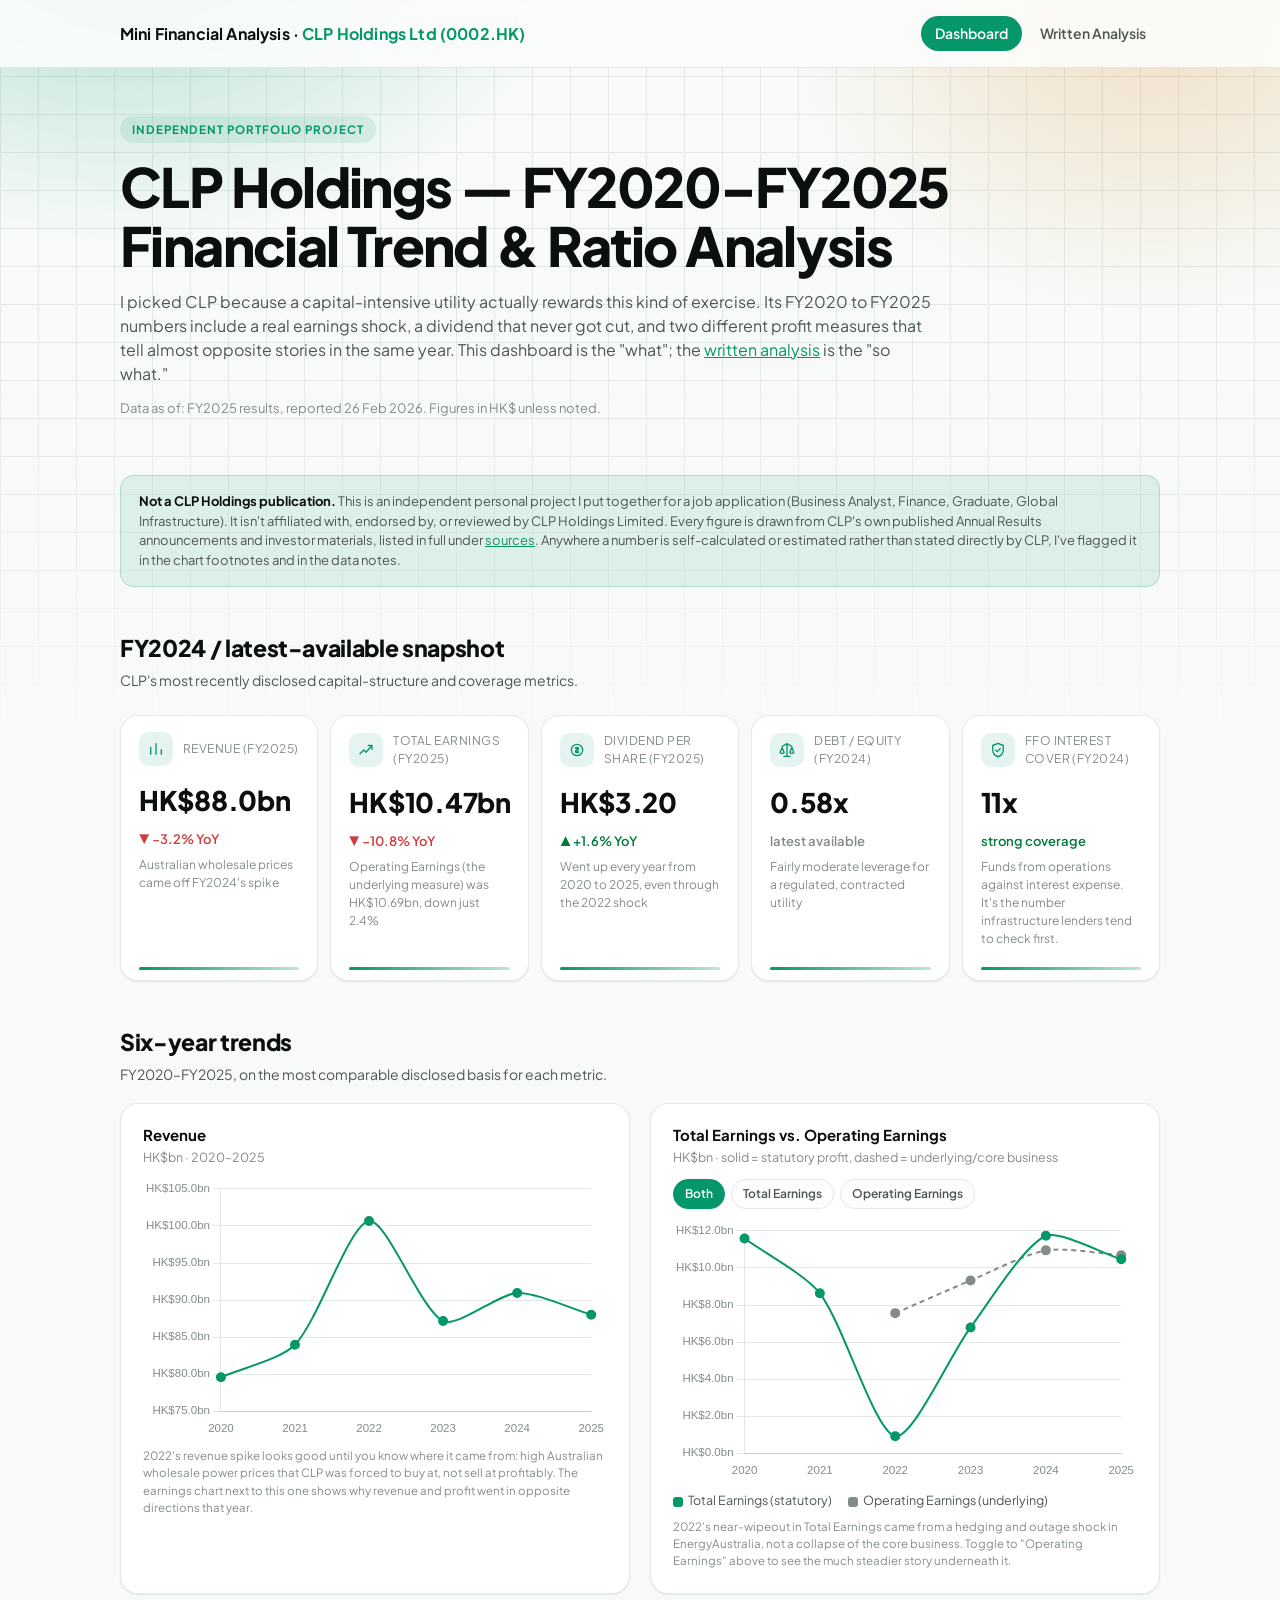
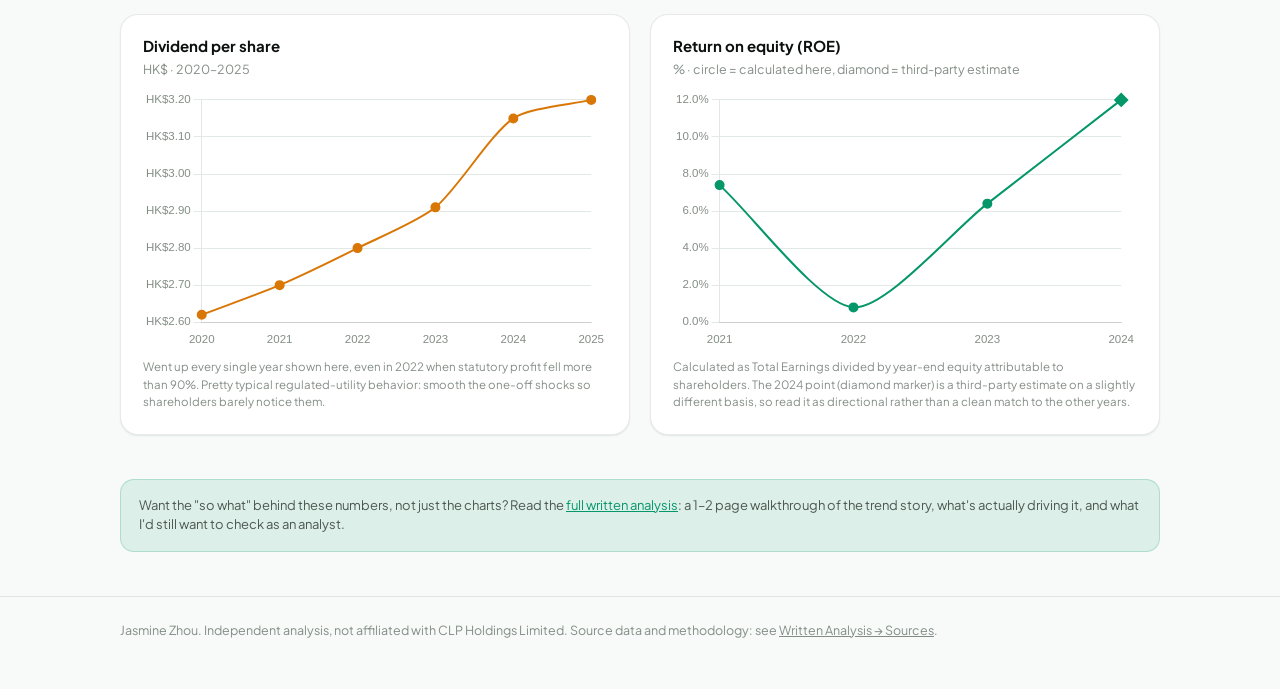
==== commit 720c4dbc: "Push the design further toward the SaaS-dashboard reference Bolder display type (Plus Jakarta Sans, " ====
--- a/index.html
+++ b/index.html
@@ -8,6 +8,9 @@
     name="description"
     content="An independent, sourced mini financial analysis of CLP Holdings Limited (0002.HK), FY2020-FY2025: trend analysis, key infrastructure/utility ratios, and written business-insight interpretation."
   />
+  <link rel="preconnect" href="https://fonts.googleapis.com" />
+  <link rel="preconnect" href="https://fonts.gstatic.com" crossorigin />
+  <link href="https://fonts.googleapis.com/css2?family=Plus+Jakarta+Sans:wght@500;600;700;800&display=swap" rel="stylesheet" />
   <link rel="stylesheet" href="assets/css/style.css" />
 </head>
 <body>
@@ -51,36 +54,46 @@
       <p class="sub">CLP's most recently disclosed capital-structure and coverage metrics.</p>
       <div class="kpi-row">
         <div class="kpi-tile">
-          <div class="kpi-icon"><svg viewBox="0 0 24 24" fill="none" stroke="currentColor" stroke-width="1.8" stroke-linecap="round" stroke-linejoin="round"><path d="M5 19V10"/><path d="M12 19V5"/><path d="M19 19V13"/></svg></div>
-          <p class="kpi-label">Revenue (FY2025)</p>
+          <div class="kpi-top">
+            <div class="kpi-icon"><svg viewBox="0 0 24 24" fill="none" stroke="currentColor" stroke-width="1.8" stroke-linecap="round" stroke-linejoin="round"><path d="M5 19V10"/><path d="M12 19V5"/><path d="M19 19V13"/></svg></div>
+            <p class="kpi-label">Revenue (FY2025)</p>
+          </div>
           <p class="kpi-value" data-count-target="88.0" data-count-decimals="1" data-count-prefix="HK$" data-count-suffix="bn">HK$0.0bn</p>
           <span class="kpi-delta critical">▼ &minus;3.2% YoY</span>
           <p class="kpi-note">Australian wholesale prices came off FY2024's spike</p>
         </div>
         <div class="kpi-tile">
-          <div class="kpi-icon"><svg viewBox="0 0 24 24" fill="none" stroke="currentColor" stroke-width="1.8" stroke-linecap="round" stroke-linejoin="round"><path d="M4 17l5-5 3 3 7-8"/><path d="M15 6h5v5"/></svg></div>
-          <p class="kpi-label">Total Earnings (FY2025)</p>
+          <div class="kpi-top">
+            <div class="kpi-icon"><svg viewBox="0 0 24 24" fill="none" stroke="currentColor" stroke-width="1.8" stroke-linecap="round" stroke-linejoin="round"><path d="M4 17l5-5 3 3 7-8"/><path d="M15 6h5v5"/></svg></div>
+            <p class="kpi-label">Total Earnings (FY2025)</p>
+          </div>
           <p class="kpi-value" data-count-target="10.47" data-count-decimals="2" data-count-prefix="HK$" data-count-suffix="bn">HK$0.00bn</p>
           <span class="kpi-delta critical">▼ &minus;10.8% YoY</span>
           <p class="kpi-note">Operating Earnings (the underlying measure) was HK$10.69bn, down just 2.4%</p>
         </div>
         <div class="kpi-tile">
-          <div class="kpi-icon"><svg viewBox="0 0 24 24" fill="none" stroke="currentColor" stroke-width="1.8" stroke-linecap="round" stroke-linejoin="round"><circle cx="12" cy="12" r="7.5"/><path d="M12 8.2v7.6M9.7 9.8c.3-.7 1-1.1 2-1.1h.7a1.7 1.7 0 0 1 0 3.4h-.8a1.7 1.7 0 0 0 0 3.4h.8c1 0 1.7-.4 2-1.1"/></svg></div>
-          <p class="kpi-label">Dividend per share (FY2025)</p>
+          <div class="kpi-top">
+            <div class="kpi-icon"><svg viewBox="0 0 24 24" fill="none" stroke="currentColor" stroke-width="1.8" stroke-linecap="round" stroke-linejoin="round"><circle cx="12" cy="12" r="7.5"/><path d="M12 8.2v7.6M9.7 9.8c.3-.7 1-1.1 2-1.1h.7a1.7 1.7 0 0 1 0 3.4h-.8a1.7 1.7 0 0 0 0 3.4h.8c1 0 1.7-.4 2-1.1"/></svg></div>
+            <p class="kpi-label">Dividend per share (FY2025)</p>
+          </div>
           <p class="kpi-value" data-count-target="3.20" data-count-decimals="2" data-count-prefix="HK$">HK$0.00</p>
           <span class="kpi-delta good">▲ +1.6% YoY</span>
           <p class="kpi-note">Went up every year from 2020 to 2025, even through the 2022 shock</p>
         </div>
         <div class="kpi-tile">
-          <div class="kpi-icon"><svg viewBox="0 0 24 24" fill="none" stroke="currentColor" stroke-width="1.8" stroke-linecap="round" stroke-linejoin="round"><path d="M12 3.5v17M12 3.5l6.5 3.8M12 3.5 5.5 7.3"/><path d="M2.8 15.3a3.2 3.2 0 0 0 5.4 0L5.5 8.8 2.8 15.3ZM15.8 15.3a3.2 3.2 0 0 0 5.4 0l-2.7-6.5-2.7 6.5Z"/><path d="M8 20.5h8"/></svg></div>
-          <p class="kpi-label">Debt / equity (FY2024)</p>
+          <div class="kpi-top">
+            <div class="kpi-icon"><svg viewBox="0 0 24 24" fill="none" stroke="currentColor" stroke-width="1.8" stroke-linecap="round" stroke-linejoin="round"><path d="M12 3.5v17M12 3.5l6.5 3.8M12 3.5 5.5 7.3"/><path d="M2.8 15.3a3.2 3.2 0 0 0 5.4 0L5.5 8.8 2.8 15.3ZM15.8 15.3a3.2 3.2 0 0 0 5.4 0l-2.7-6.5-2.7 6.5Z"/><path d="M8 20.5h8"/></svg></div>
+            <p class="kpi-label">Debt / equity (FY2024)</p>
+          </div>
           <p class="kpi-value" data-count-target="0.58" data-count-decimals="2" data-count-suffix="x">0.00x</p>
           <span class="kpi-delta neutral">latest available</span>
           <p class="kpi-note">Fairly moderate leverage for a regulated, contracted utility</p>
         </div>
         <div class="kpi-tile">
-          <div class="kpi-icon"><svg viewBox="0 0 24 24" fill="none" stroke="currentColor" stroke-width="1.8" stroke-linecap="round" stroke-linejoin="round"><path d="M12 3.3 5 6v6c0 4.6 3 7.6 7 9 4-1.4 7-4.4 7-9V6l-7-2.7Z"/><path d="M9 12.2l2 2 4-4.2"/></svg></div>
-          <p class="kpi-label">FFO interest cover (FY2024)</p>
+          <div class="kpi-top">
+            <div class="kpi-icon"><svg viewBox="0 0 24 24" fill="none" stroke="currentColor" stroke-width="1.8" stroke-linecap="round" stroke-linejoin="round"><path d="M12 3.3 5 6v6c0 4.6 3 7.6 7 9 4-1.4 7-4.4 7-9V6l-7-2.7Z"/><path d="M9 12.2l2 2 4-4.2"/></svg></div>
+            <p class="kpi-label">FFO interest cover (FY2024)</p>
+          </div>
           <p class="kpi-value" data-count-target="11" data-count-decimals="0" data-count-suffix="x">0x</p>
           <span class="kpi-delta good">strong coverage</span>
           <p class="kpi-note">Funds from operations against interest expense. It's the number infrastructure lenders tend to check first.</p>
--- a/assets/css/style.css
+++ b/assets/css/style.css
@@ -70,39 +70,28 @@
 body {
   background: var(--page-plane);
   color: var(--text-primary);
-  font-family: system-ui, -apple-system, "Segoe UI", sans-serif;
+  font-family: "Plus Jakarta Sans", system-ui, -apple-system, "Segoe UI", sans-serif;
   line-height: 1.5;
   -webkit-font-smoothing: antialiased;
   position: relative;
   overflow-x: hidden;
 }
 
-body::before,
-body::after {
+body::before {
   content: "";
-  position: fixed;
-  border-radius: 50%;
-  filter: blur(90px);
+  position: absolute;
+  top: 0;
+  left: 0;
+  right: 0;
+  height: 820px;
+  background: radial-gradient(640px 440px at 10% -8%, color-mix(in srgb, var(--series-1) 28%, transparent), transparent 70%),
+    radial-gradient(520px 420px at 90% 2%, color-mix(in srgb, var(--series-2) 20%, transparent), transparent 70%),
+    linear-gradient(var(--gridline) 1px, transparent 1px), linear-gradient(90deg, var(--gridline) 1px, transparent 1px);
+  background-size: auto, auto, 38px 38px, 38px 38px;
+  mask-image: linear-gradient(to bottom, black 0%, black 45%, transparent 92%);
+  -webkit-mask-image: linear-gradient(to bottom, black 0%, black 45%, transparent 92%);
   pointer-events: none;
   z-index: -1;
-}
-
-body::before {
-  top: -160px;
-  left: -120px;
-  width: 460px;
-  height: 460px;
-  background: var(--series-1);
-  opacity: 0.16;
-}
-
-body::after {
-  top: 20px;
-  right: -160px;
-  width: 420px;
-  height: 420px;
-  background: var(--series-2);
-  opacity: 0.1;
 }
 
 a {
@@ -191,10 +180,11 @@
 }
 
 .hero h1 {
-  font-size: clamp(28px, 4.2vw, 40px);
-  line-height: 1.15;
-  letter-spacing: -0.02em;
-  margin: 0 0 14px;
+  font-size: clamp(32px, 5.6vw, 54px);
+  font-weight: 800;
+  line-height: 1.08;
+  letter-spacing: -0.03em;
+  margin: 0 0 16px;
 }
 
 .hero p.lede {
@@ -233,12 +223,25 @@
 }
 
 .kpi-tile {
+  position: relative;
   background: var(--surface-2);
   border: 1px solid var(--border);
   border-radius: 18px;
-  padding: 18px 18px 16px;
+  padding: 16px 18px 20px;
   box-shadow: var(--shadow-sm);
+  overflow: hidden;
   transition: transform 0.2s ease, box-shadow 0.2s ease, border-color 0.2s ease;
+}
+
+.kpi-tile::after {
+  content: "";
+  position: absolute;
+  left: 18px;
+  right: 18px;
+  bottom: 10px;
+  height: 3px;
+  border-radius: 999px;
+  background: linear-gradient(90deg, var(--series-1), color-mix(in srgb, var(--series-1) 25%, transparent));
 }
 
 .kpi-tile:hover {
@@ -247,21 +250,28 @@
   box-shadow: var(--shadow-md);
 }
 
+.kpi-top {
+  display: flex;
+  align-items: center;
+  gap: 10px;
+  margin-bottom: 14px;
+}
+
 .kpi-icon {
-  width: 36px;
-  height: 36px;
+  flex: none;
+  width: 34px;
+  height: 34px;
   border-radius: 10px;
   background: var(--brand-soft);
   color: var(--series-1);
   display: flex;
   align-items: center;
   justify-content: center;
-  margin-bottom: 12px;
 }
 
 .kpi-icon svg {
-  width: 19px;
-  height: 19px;
+  width: 18px;
+  height: 18px;
 }
 
 .kpi-value {
@@ -273,12 +283,13 @@
   color: var(--text-muted);
   text-transform: uppercase;
   letter-spacing: 0.04em;
-  margin: 0 0 8px;
+  margin: 0;
 }
 
 .kpi-value {
-  font-size: 26px;
-  font-weight: 700;
+  font-size: 27px;
+  font-weight: 800;
+  letter-spacing: -0.01em;
   margin: 0 0 6px;
   font-variant-numeric: proportional-nums;
 }
@@ -315,8 +326,9 @@
 }
 
 section.block h2 {
-  font-size: 21px;
-  letter-spacing: -0.01em;
+  font-size: 23px;
+  font-weight: 800;
+  letter-spacing: -0.015em;
   margin: 0 0 4px;
 }
 
@@ -449,7 +461,9 @@
 }
 
 .article h2 {
-  font-size: 20px;
+  font-size: 21px;
+  font-weight: 800;
+  letter-spacing: -0.01em;
   margin: 34px 0 10px;
 }
 
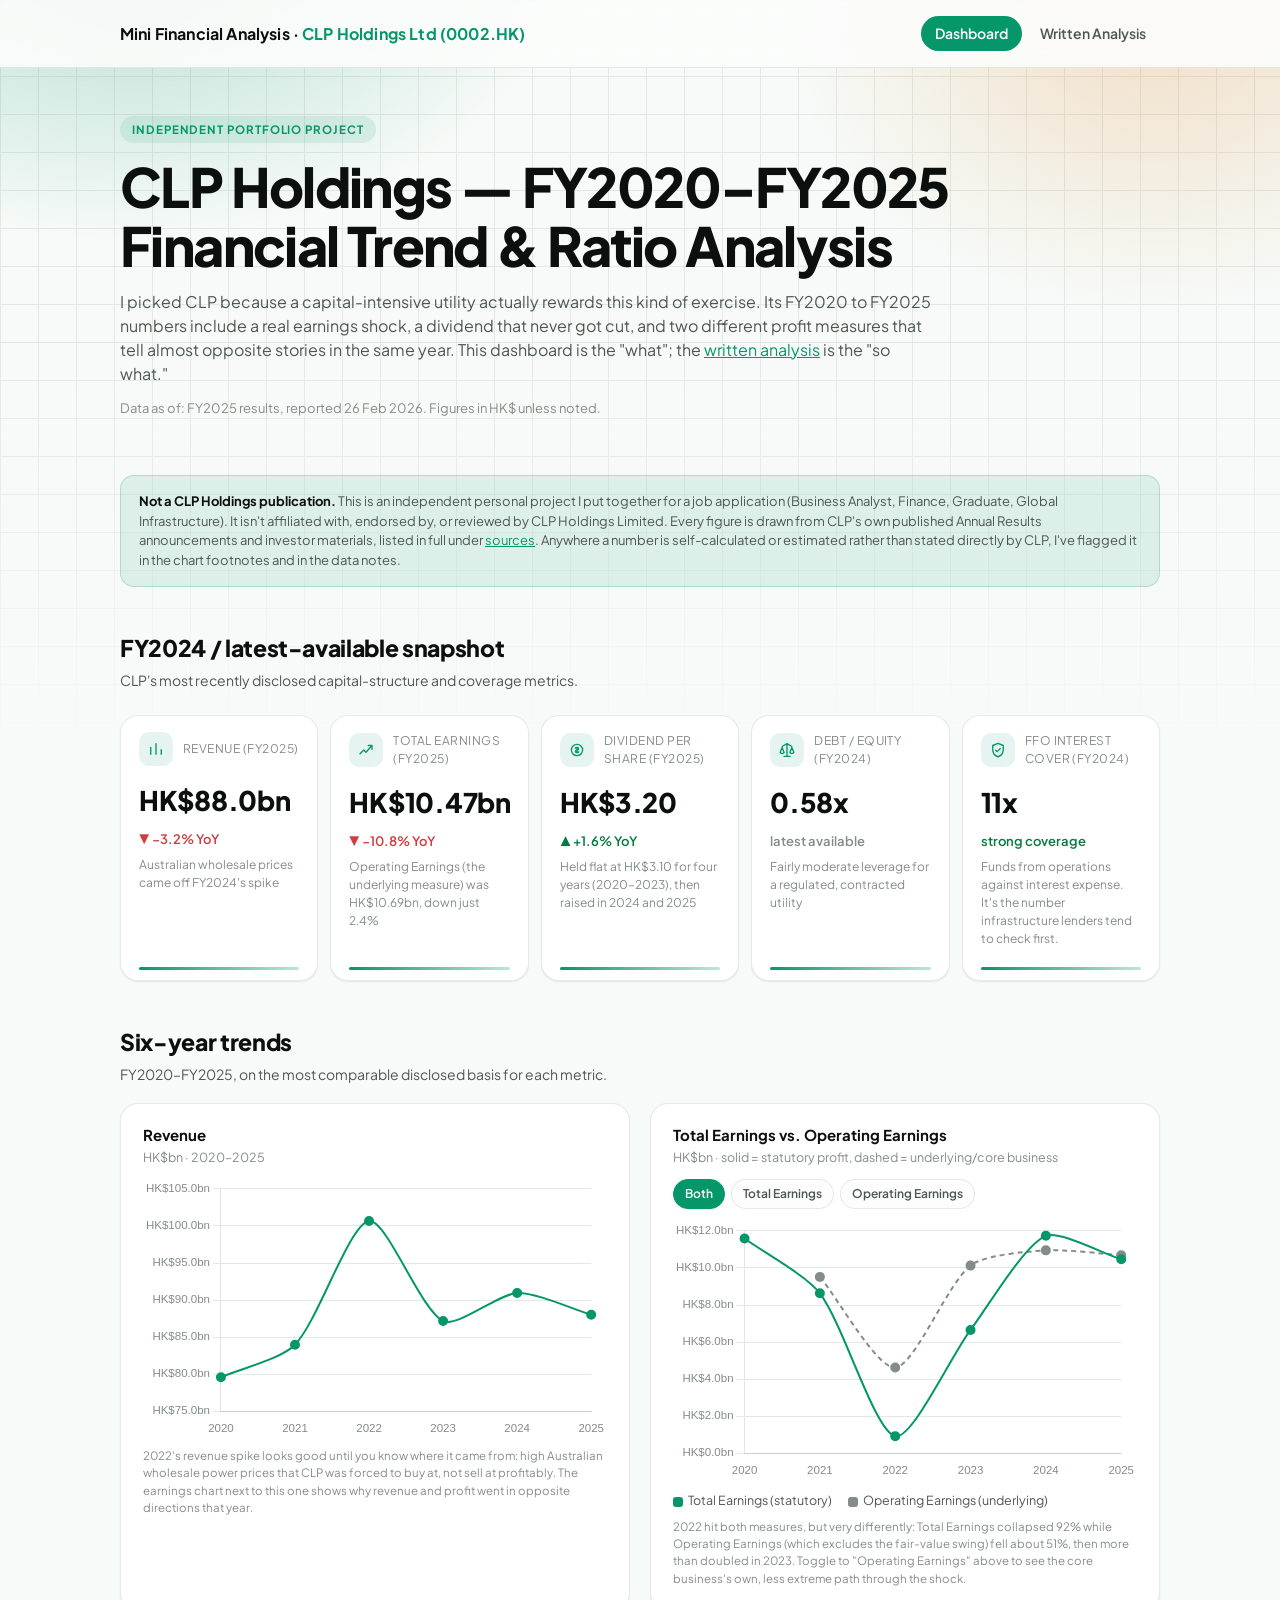
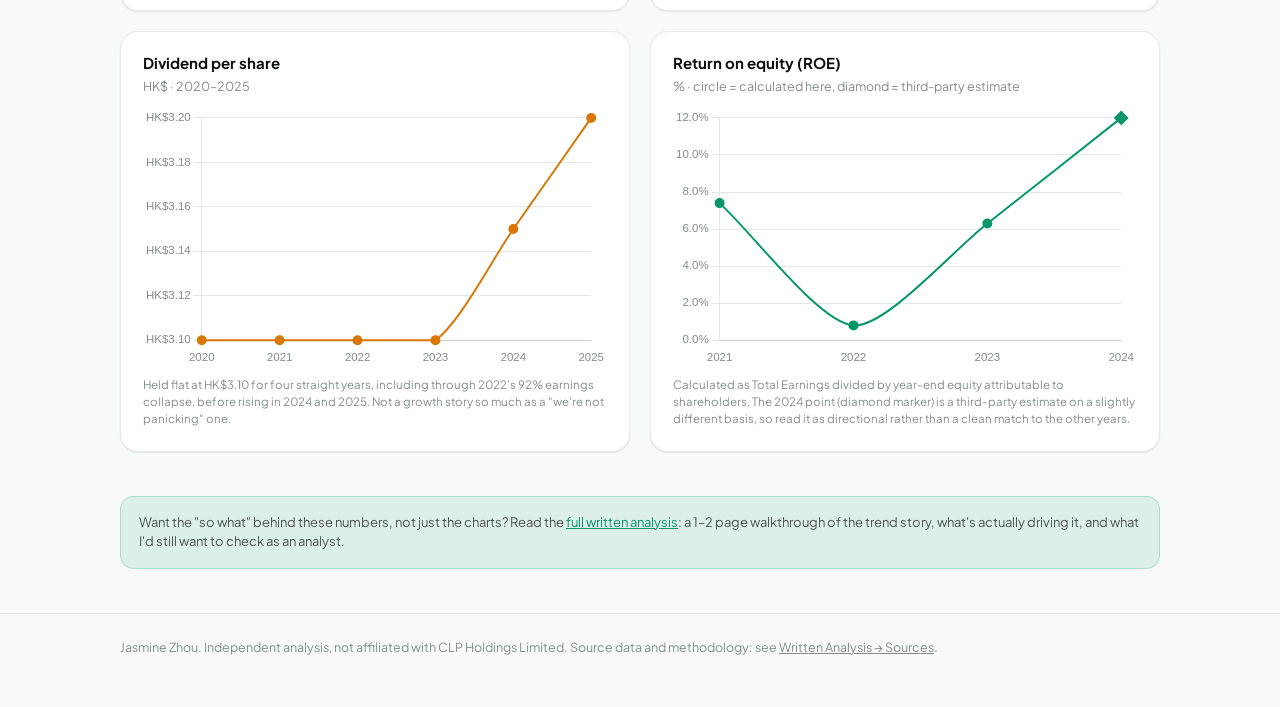
==== commit 297119d8: "Correct data errors found in fact-check against CLP's 10-year summary Two confirmed errors, fixed: F" ====
--- a/index.html
+++ b/index.html
@@ -78,7 +78,7 @@
           </div>
           <p class="kpi-value" data-count-target="3.20" data-count-decimals="2" data-count-prefix="HK$">HK$0.00</p>
           <span class="kpi-delta good">▲ +1.6% YoY</span>
-          <p class="kpi-note">Went up every year from 2020 to 2025, even through the 2022 shock</p>
+          <p class="kpi-note">Held flat at HK$3.10 for four years (2020&ndash;2023), then raised in 2024 and 2025</p>
         </div>
         <div class="kpi-tile">
           <div class="kpi-top">
@@ -131,9 +131,10 @@
             <span><span class="dot" style="background:var(--text-muted)"></span>Operating Earnings (underlying)</span>
           </div>
           <p class="chart-footnote">
-            2022's near-wipeout in Total Earnings came from a hedging and outage shock
-            in EnergyAustralia, not a collapse of the core business. Toggle to
-            "Operating Earnings" above to see the much steadier story underneath it.
+            2022 hit both measures, but very differently: Total Earnings collapsed 92%
+            while Operating Earnings (which excludes the fair-value swing) fell about
+            51%, then more than doubled in 2023. Toggle to "Operating Earnings" above
+            to see the core business's own, less extreme path through the shock.
           </p>
         </div>
 
@@ -142,9 +143,9 @@
           <p class="chart-sub">HK$ · 2020&ndash;2025</p>
           <canvas id="chart-dps"></canvas>
           <p class="chart-footnote">
-            Went up every single year shown here, even in 2022 when statutory profit
-            fell more than 90%. Pretty typical regulated-utility behavior: smooth the
-            one-off shocks so shareholders barely notice them.
+            Held flat at HK$3.10 for four straight years, including through 2022's 92%
+            earnings collapse, before rising in 2024 and 2025. Not a growth story so
+            much as a "we're not panicking" one.
           </p>
         </div>
 
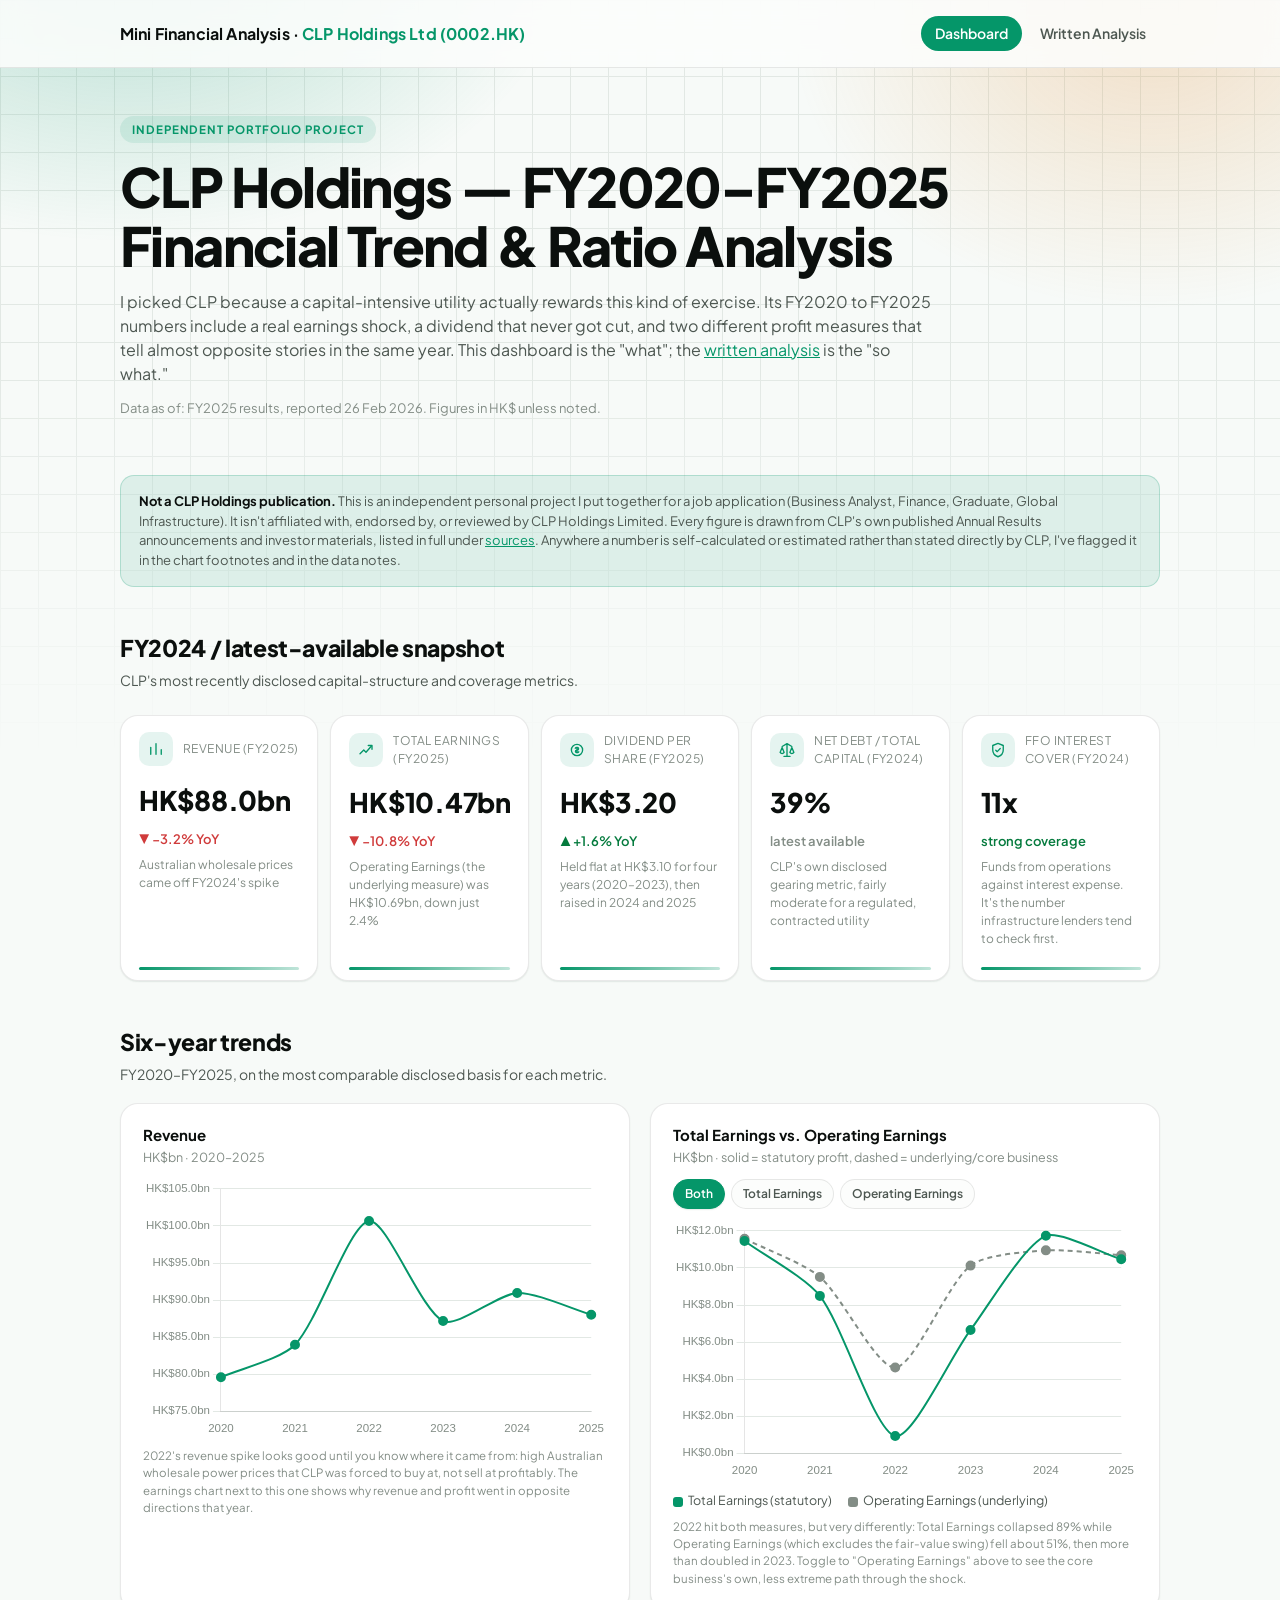
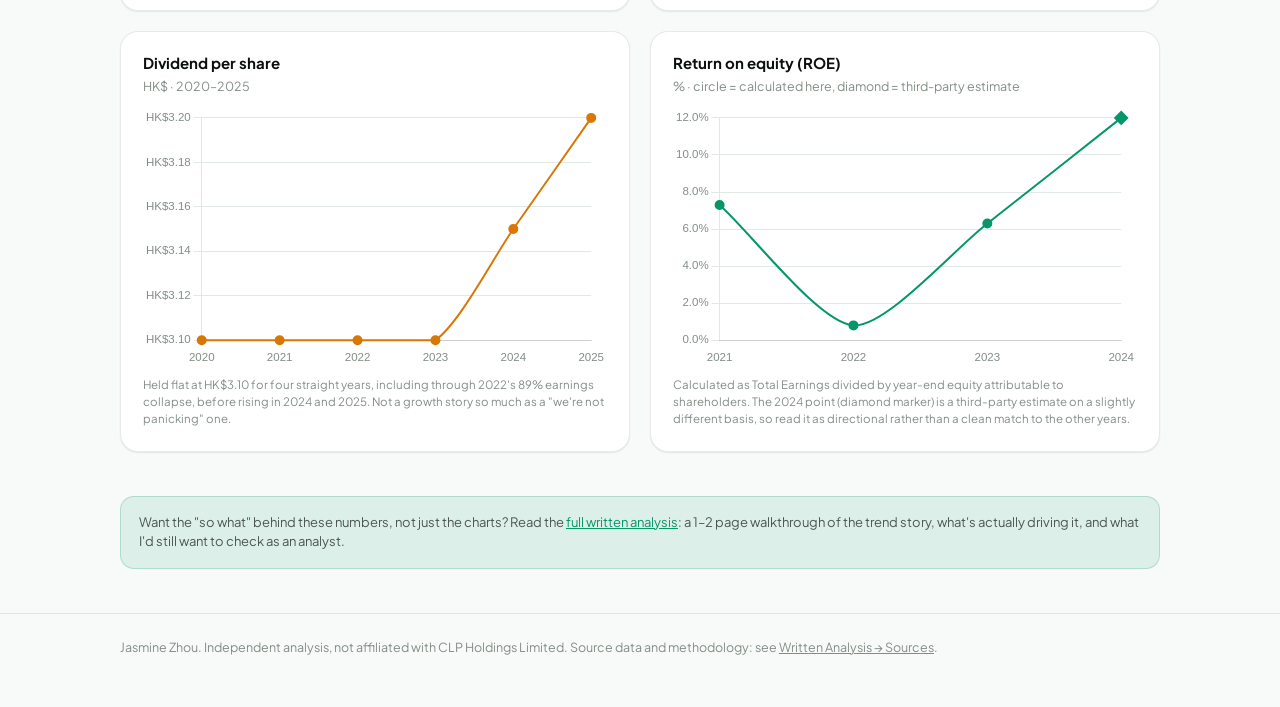
==== commit 66d0527e: "Full re-verification pass on every figure in the dataset Re-checked every number on the site against" ====
--- a/index.html
+++ b/index.html
@@ -83,11 +83,11 @@
         <div class="kpi-tile">
           <div class="kpi-top">
             <div class="kpi-icon"><svg viewBox="0 0 24 24" fill="none" stroke="currentColor" stroke-width="1.8" stroke-linecap="round" stroke-linejoin="round"><path d="M12 3.5v17M12 3.5l6.5 3.8M12 3.5 5.5 7.3"/><path d="M2.8 15.3a3.2 3.2 0 0 0 5.4 0L5.5 8.8 2.8 15.3ZM15.8 15.3a3.2 3.2 0 0 0 5.4 0l-2.7-6.5-2.7 6.5Z"/><path d="M8 20.5h8"/></svg></div>
-            <p class="kpi-label">Debt / equity (FY2024)</p>
+            <p class="kpi-label">Net debt / total capital (FY2024)</p>
           </div>
-          <p class="kpi-value" data-count-target="0.58" data-count-decimals="2" data-count-suffix="x">0.00x</p>
+          <p class="kpi-value" data-count-target="39" data-count-decimals="0" data-count-suffix="%">0%</p>
           <span class="kpi-delta neutral">latest available</span>
-          <p class="kpi-note">Fairly moderate leverage for a regulated, contracted utility</p>
+          <p class="kpi-note">CLP's own disclosed gearing metric, fairly moderate for a regulated, contracted utility</p>
         </div>
         <div class="kpi-tile">
           <div class="kpi-top">
@@ -131,7 +131,7 @@
             <span><span class="dot" style="background:var(--text-muted)"></span>Operating Earnings (underlying)</span>
           </div>
           <p class="chart-footnote">
-            2022 hit both measures, but very differently: Total Earnings collapsed 92%
+            2022 hit both measures, but very differently: Total Earnings collapsed 89%
             while Operating Earnings (which excludes the fair-value swing) fell about
             51%, then more than doubled in 2023. Toggle to "Operating Earnings" above
             to see the core business's own, less extreme path through the shock.
@@ -143,7 +143,7 @@
           <p class="chart-sub">HK$ · 2020&ndash;2025</p>
           <canvas id="chart-dps"></canvas>
           <p class="chart-footnote">
-            Held flat at HK$3.10 for four straight years, including through 2022's 92%
+            Held flat at HK$3.10 for four straight years, including through 2022's 89%
             earnings collapse, before rising in 2024 and 2025. Not a growth story so
             much as a "we're not panicking" one.
           </p>
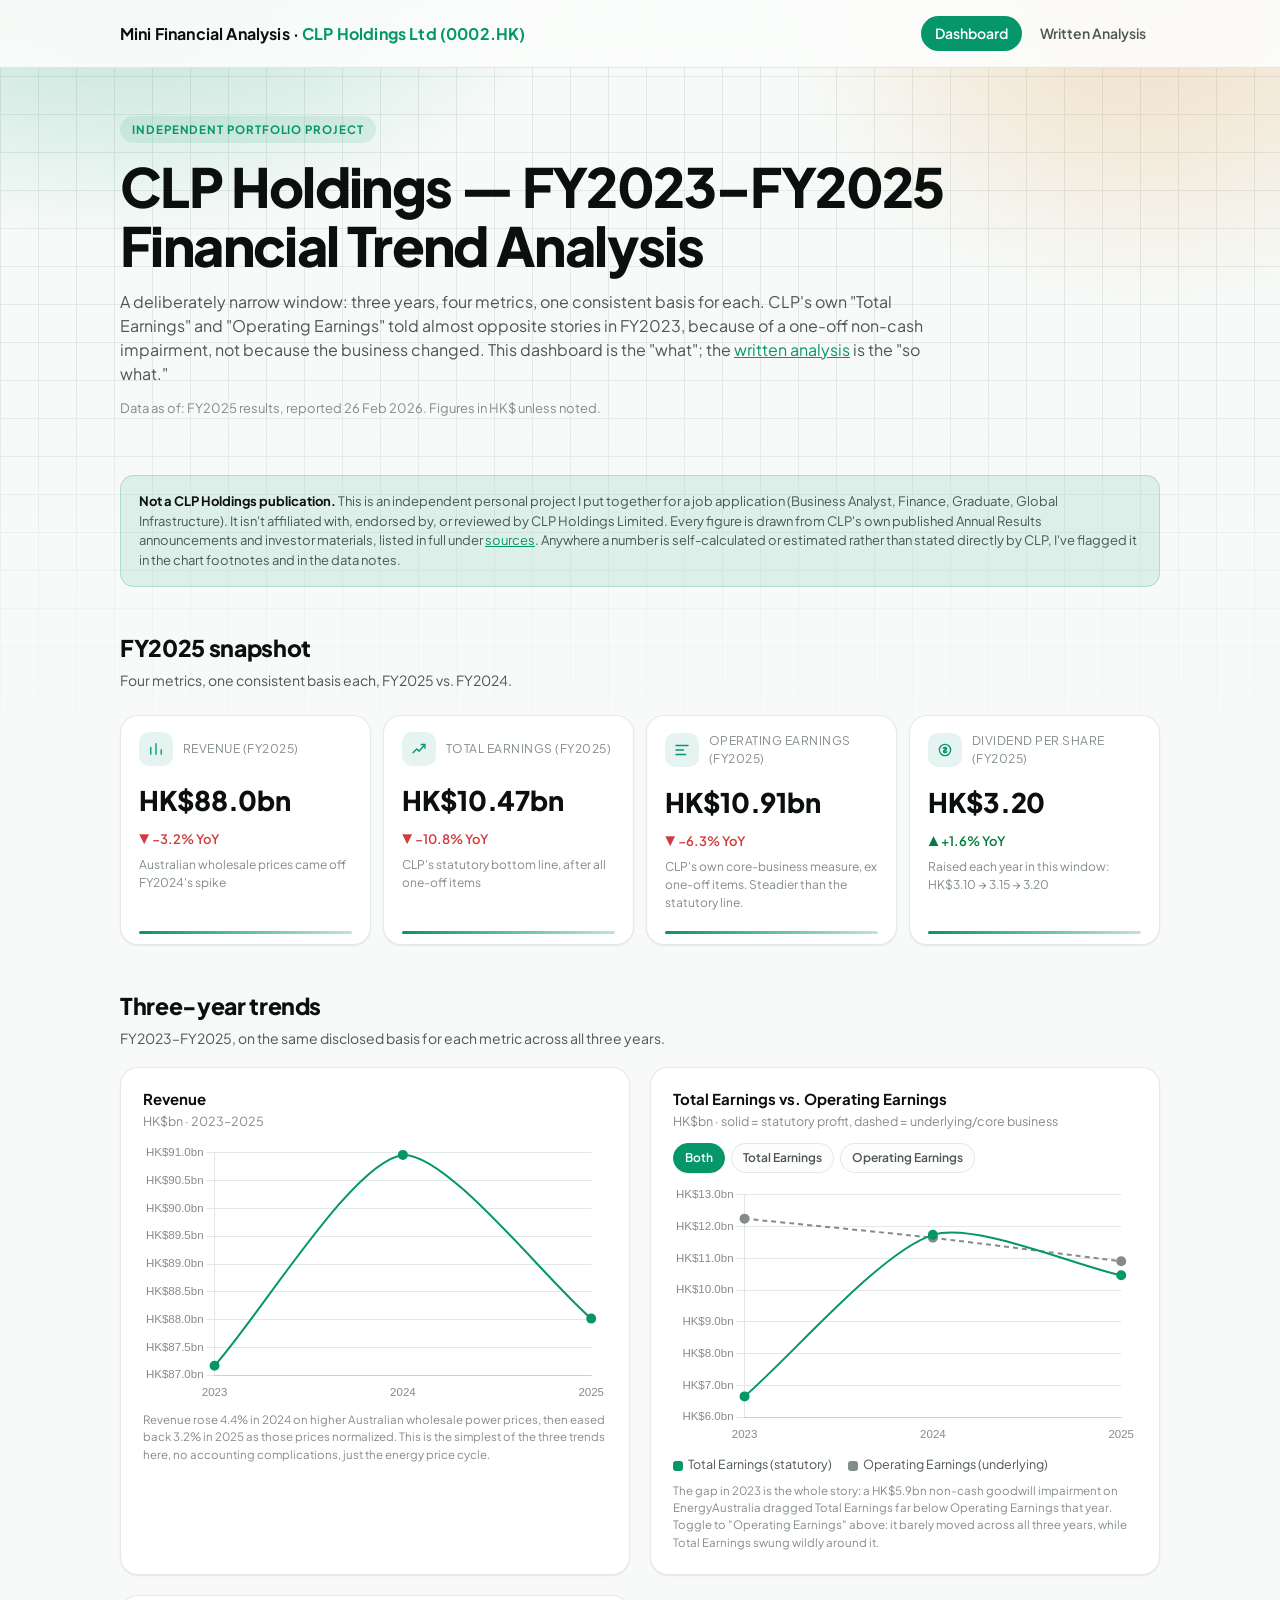
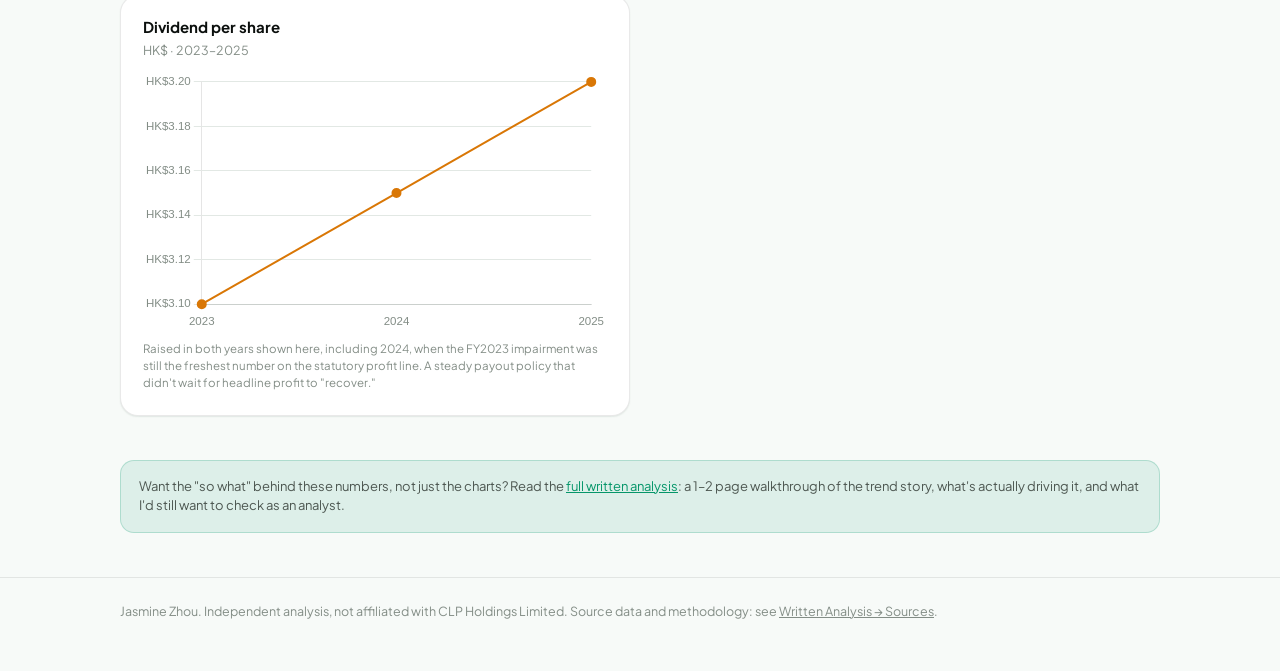
==== commit cf8c5d27: "Cut scope to FY2023-FY2025, four metrics, one story per number Reduces the site from six years / eig" ====
--- a/index.html
+++ b/index.html
@@ -6,7 +6,7 @@
   <title>CLP Holdings — Mini Financial Analysis</title>
   <meta
     name="description"
-    content="An independent, sourced mini financial analysis of CLP Holdings Limited (0002.HK), FY2020-FY2025: trend analysis, key infrastructure/utility ratios, and written business-insight interpretation."
+    content="An independent, sourced mini financial analysis of CLP Holdings Limited (0002.HK), FY2023-FY2025: revenue, statutory vs. underlying earnings, and dividend trends, with a written business-insight interpretation."
   />
   <link rel="preconnect" href="https://fonts.googleapis.com" />
   <link rel="preconnect" href="https://fonts.gstatic.com" crossorigin />
@@ -27,13 +27,13 @@
   <main class="wrap">
     <section class="hero">
       <p class="eyebrow">Independent portfolio project</p>
-      <h1>CLP Holdings — FY2020&ndash;FY2025 Financial Trend &amp; Ratio Analysis</h1>
+      <h1>CLP Holdings — FY2023&ndash;FY2025 Financial Trend Analysis</h1>
       <p class="lede">
-        I picked CLP because a capital-intensive utility actually rewards this kind
-        of exercise. Its FY2020 to FY2025 numbers include a real earnings shock, a
-        dividend that never got cut, and two different profit measures that tell
-        almost opposite stories in the same year. This dashboard is the "what";
-        the <a href="analysis.html">written analysis</a> is the "so what."
+        A deliberately narrow window: three years, four metrics, one consistent
+        basis for each. CLP's own "Total Earnings" and "Operating Earnings" told
+        almost opposite stories in FY2023, because of a one-off non-cash
+        impairment, not because the business changed. This dashboard is the
+        "what"; the <a href="analysis.html">written analysis</a> is the "so what."
       </p>
       <p class="as-of">Data as of: FY2025 results, reported 26 Feb 2026. Figures in HK$ unless noted.</p>
     </section>
@@ -50,8 +50,8 @@
     </div>
 
     <section class="block">
-      <h2>FY2024 / latest-available snapshot</h2>
-      <p class="sub">CLP's most recently disclosed capital-structure and coverage metrics.</p>
+      <h2>FY2025 snapshot</h2>
+      <p class="sub">Four metrics, one consistent basis each, FY2025 vs. FY2024.</p>
       <div class="kpi-row">
         <div class="kpi-tile">
           <div class="kpi-top">
@@ -69,7 +69,16 @@
           </div>
           <p class="kpi-value" data-count-target="10.47" data-count-decimals="2" data-count-prefix="HK$" data-count-suffix="bn">HK$0.00bn</p>
           <span class="kpi-delta critical">▼ &minus;10.8% YoY</span>
-          <p class="kpi-note">Operating Earnings (the underlying measure) was HK$10.69bn, down just 2.4%</p>
+          <p class="kpi-note">CLP's statutory bottom line, after all one-off items</p>
+        </div>
+        <div class="kpi-tile">
+          <div class="kpi-top">
+            <div class="kpi-icon"><svg viewBox="0 0 24 24" fill="none" stroke="currentColor" stroke-width="1.8" stroke-linecap="round" stroke-linejoin="round"><path d="M4 6h16M4 12h10M4 18h13"/></svg></div>
+            <p class="kpi-label">Operating Earnings (FY2025)</p>
+          </div>
+          <p class="kpi-value" data-count-target="10.91" data-count-decimals="2" data-count-prefix="HK$" data-count-suffix="bn">HK$0.00bn</p>
+          <span class="kpi-delta critical">▼ &minus;6.3% YoY</span>
+          <p class="kpi-note">CLP's own core-business measure, ex one-off items. Steadier than the statutory line.</p>
         </div>
         <div class="kpi-tile">
           <div class="kpi-top">
@@ -78,42 +87,24 @@
           </div>
           <p class="kpi-value" data-count-target="3.20" data-count-decimals="2" data-count-prefix="HK$">HK$0.00</p>
           <span class="kpi-delta good">▲ +1.6% YoY</span>
-          <p class="kpi-note">Held flat at HK$3.10 for four years (2020&ndash;2023), then raised in 2024 and 2025</p>
-        </div>
-        <div class="kpi-tile">
-          <div class="kpi-top">
-            <div class="kpi-icon"><svg viewBox="0 0 24 24" fill="none" stroke="currentColor" stroke-width="1.8" stroke-linecap="round" stroke-linejoin="round"><path d="M12 3.5v17M12 3.5l6.5 3.8M12 3.5 5.5 7.3"/><path d="M2.8 15.3a3.2 3.2 0 0 0 5.4 0L5.5 8.8 2.8 15.3ZM15.8 15.3a3.2 3.2 0 0 0 5.4 0l-2.7-6.5-2.7 6.5Z"/><path d="M8 20.5h8"/></svg></div>
-            <p class="kpi-label">Net debt / total capital (FY2024)</p>
-          </div>
-          <p class="kpi-value" data-count-target="39" data-count-decimals="0" data-count-suffix="%">0%</p>
-          <span class="kpi-delta neutral">latest available</span>
-          <p class="kpi-note">CLP's own disclosed gearing metric, fairly moderate for a regulated, contracted utility</p>
-        </div>
-        <div class="kpi-tile">
-          <div class="kpi-top">
-            <div class="kpi-icon"><svg viewBox="0 0 24 24" fill="none" stroke="currentColor" stroke-width="1.8" stroke-linecap="round" stroke-linejoin="round"><path d="M12 3.3 5 6v6c0 4.6 3 7.6 7 9 4-1.4 7-4.4 7-9V6l-7-2.7Z"/><path d="M9 12.2l2 2 4-4.2"/></svg></div>
-            <p class="kpi-label">FFO interest cover (FY2024)</p>
-          </div>
-          <p class="kpi-value" data-count-target="11" data-count-decimals="0" data-count-suffix="x">0x</p>
-          <span class="kpi-delta good">strong coverage</span>
-          <p class="kpi-note">Funds from operations against interest expense. It's the number infrastructure lenders tend to check first.</p>
+          <p class="kpi-note">Raised each year in this window: HK$3.10 &rarr; 3.15 &rarr; 3.20</p>
         </div>
       </div>
     </section>
 
     <section class="block">
-      <h2>Six-year trends</h2>
-      <p class="sub">FY2020&ndash;FY2025, on the most comparable disclosed basis for each metric.</p>
+      <h2>Three-year trends</h2>
+      <p class="sub">FY2023&ndash;FY2025, on the same disclosed basis for each metric across all three years.</p>
       <div class="chart-grid">
         <div class="chart-card">
           <h3>Revenue</h3>
-          <p class="chart-sub">HK$bn · 2020&ndash;2025</p>
+          <p class="chart-sub">HK$bn · 2023&ndash;2025</p>
           <canvas id="chart-revenue" height="260"></canvas>
           <p class="chart-footnote">
-            2022's revenue spike looks good until you know where it came from: high
-            Australian wholesale power prices that CLP was forced to buy at, not sell
-            at profitably. The earnings chart next to this one shows why revenue and
-            profit went in opposite directions that year.
+            Revenue rose 4.4% in 2024 on higher Australian wholesale power prices,
+            then eased back 3.2% in 2025 as those prices normalized. This is the
+            simplest of the three trends here, no accounting complications, just the
+            energy price cycle.
           </p>
         </div>
 
@@ -131,33 +122,21 @@
             <span><span class="dot" style="background:var(--text-muted)"></span>Operating Earnings (underlying)</span>
           </div>
           <p class="chart-footnote">
-            2022 hit both measures, but very differently: Total Earnings collapsed 89%
-            while Operating Earnings (which excludes the fair-value swing) fell about
-            51%, then more than doubled in 2023. Toggle to "Operating Earnings" above
-            to see the core business's own, less extreme path through the shock.
+            The gap in 2023 is the whole story: a HK$5.9bn non-cash goodwill
+            impairment on EnergyAustralia dragged Total Earnings far below Operating
+            Earnings that year. Toggle to "Operating Earnings" above: it barely moved
+            across all three years, while Total Earnings swung wildly around it.
           </p>
         </div>
 
         <div class="chart-card">
           <h3>Dividend per share</h3>
-          <p class="chart-sub">HK$ · 2020&ndash;2025</p>
+          <p class="chart-sub">HK$ · 2023&ndash;2025</p>
           <canvas id="chart-dps"></canvas>
           <p class="chart-footnote">
-            Held flat at HK$3.10 for four straight years, including through 2022's 89%
-            earnings collapse, before rising in 2024 and 2025. Not a growth story so
-            much as a "we're not panicking" one.
-          </p>
-        </div>
-
-        <div class="chart-card">
-          <h3>Return on equity (ROE)</h3>
-          <p class="chart-sub">% · circle = calculated here, diamond = third-party estimate</p>
-          <canvas id="chart-roe"></canvas>
-          <p class="chart-footnote">
-            Calculated as Total Earnings divided by year-end equity attributable to
-            shareholders. The 2024 point (diamond marker) is a third-party estimate on
-            a slightly different basis, so read it as directional rather than a clean
-            match to the other years.
+            Raised in both years shown here, including 2024, when the FY2023
+            impairment was still the freshest number on the statutory profit line.
+            A steady payout policy that didn't wait for headline profit to "recover."
           </p>
         </div>
       </div>
